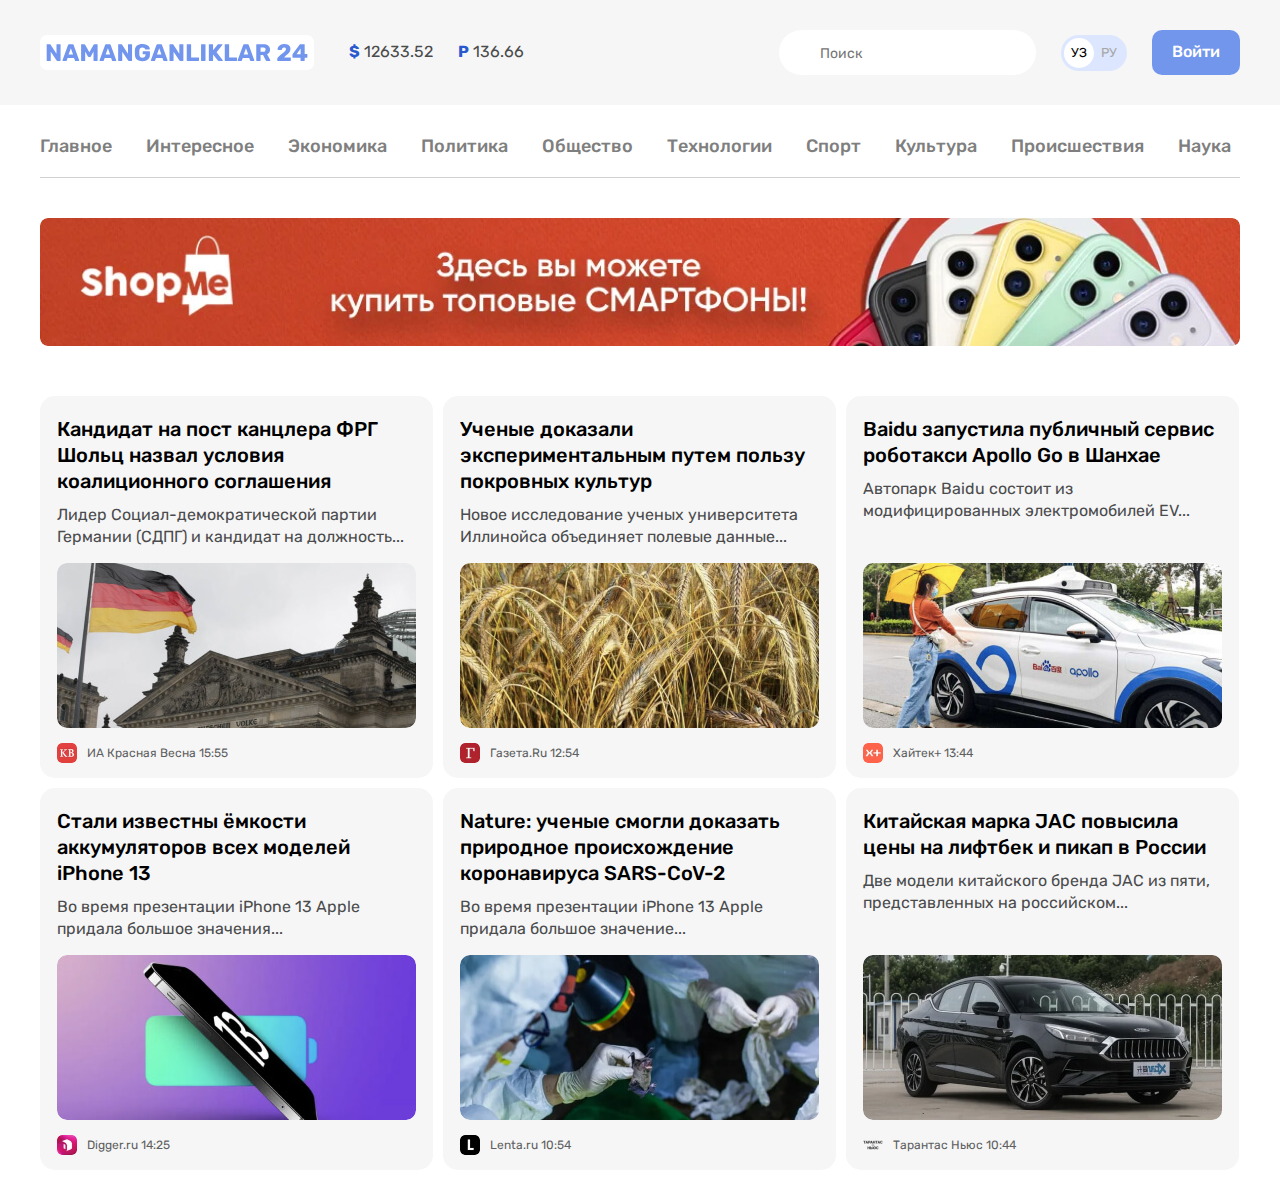
==== index.html @ d48c0982 "Add news grid" ====
<!DOCTYPE html>
<html lang="ru">

<head>
    <meta charset="UTF-8">
    <meta name="viewport" content="width=device-width, initial-scale=1.0">
    <title>N24 sayti amaliyoti - Qaytadan</title>

    <!-- styles -->
    <link rel="stylesheet" href="css/normalize.css">
    <link rel="stylesheet" href="css/styles.css">

    <!-- favicon -->
    <link rel="icon" href="img/logo.png">
</head>

<body>
    <!-- SITE-HEADER -->

    <header class="site-header">
        <!-- site-header-top -->
        <div class="site-header-top">
            <div class="site-header-top-container container">
                <!-- logo -->
                <a class="site-header-logo" href="index.html">
                    <img class="site-header-logo-img" src="img/logo.svg" alt="N24 sayti logotipi">
                </a>

                <!-- currency-rates -->
                <ul class="currency-rates">
                    <li class="currency-rates-item">
                        <b class="currency-rate-type">$</b>
                        <span class="currency-rate-value">12633.52</span>
                    </li>
                    <li class="currency-rates-item">
                        <b class="currency-rate-type">P</b>
                        <span class="currency-rate-value">136.66</span>
                    </li>
                </ul>

                <!-- global-search-form -->

                <form class="global-search-form" action="https://echo.htmlacademy.ru" method="get">
                    <input class="global-search-form-input" aria-label="Поиск" type="search" name="search"
                        placeholder="Поиск" required>
                </form>

                <!-- lang-toggle -->
                <div class="lang-toggle">
                    <a class="lang-toggle-link lang-toggle-link-active" href="index.html">УЗ</a>
                    <a class="lang-toggle-link" href="index.html">РУ</a>
                </div>

                <!-- site-header-auth -->
                <a class="button button-primary" href="#">Войти</a>

            </div>

        </div>

        <div class="container">
            <!-- SITENAV -->
            <nav class="sitenav">
                <ul class="sitenav-list">
                    <li class="sitenav-item"><a class="sitenav-link" href="#">Главное</a></li>
                    <li class="sitenav-item"><a class="sitenav-link" href="#">Интересное</a></li>
                    <li class="sitenav-item"><a class="sitenav-link" href="#">Экономика</a></li>
                    <li class="sitenav-item"><a class="sitenav-link" href="#">Политика</a></li>
                    <li class="sitenav-item"><a class="sitenav-link" href="#">Общество</a></li>
                    <li class="sitenav-item"><a class="sitenav-link" href="#">Технологии</a></li>
                    <li class="sitenav-item"><a class="sitenav-link" href="#">Спорт</a></li>
                    <li class="sitenav-item"><a class="sitenav-link" href="#">Культура</a></li>
                    <li class="sitenav-item"><a class="sitenav-link" href="#">Происшествия</a></li>
                    <li class="sitenav-item"><a class="sitenav-link" href="#">Наука</a></li>
                </ul>
            </nav>

            <!-- SITE-HEADER-BANNER -->
            <aside class="site-header-banner">
                <a class="site-header-banner-link" href="https://www.elmakon.uz" target="_blank">
                    <img class="site-header-banner-img" src="img/shopme-banner.jpg" width="1200" height="128"
                        srcset="img/shopme-banner.jpg 1x, img/shopme-banner@2x.jpg 2x" alt="Elmakon shopme banner">
                </a>
            </aside>

        </div>
    </header>

    <!-- MAIN CONTENT -->
    <main class="main-content">
        <div class="container">
            <!-- <h1>Namanganliklar N24 News Website</h1> -->

            <!-- Top News -->
            <section class="top-news">
                <!-- <h2>Top News </h2> -->

                <!-- News grid -->

                <div class="news-grid">
                    <!-- News grid item -->
                    <article class="news-grid-item article-card">
                        <h3 class="article-card-title">
                            <a class="article-card-link" href="#">Кандидат на пост канцлера ФРГ Шольц назвал условия
                                коалиционного соглашения</a>
                        </h3>
                        <p class="article-card-text">Лидер Социал-демократической партии Германии (СДПГ) и кандидат на
                            должность...</p>
                        <img class="article-card-img" src="img/new-grid/german-flag.jpg" alt="German flag" width="360"
                            height="165" srcset="img/new-grid/german-flag.jpg 1x, img/new-grid/german-flag@2x.jpg 2x">
                        <footer class="article-card-footer">
                            <img class="article-card-source-icon" src="img/new-grid/source/krasnaya-vesna.png" alt="" width="20" height="20">
                            <div class="article-card-source-time">
                                <span class="article-card-source">ИА Красная Весна</span>
                                <time class="article-card-time">15:55</time>
                            </div>
                        </footer>
                    </article>

                    <article class="news-grid-item article-card">
                        <h3 class="article-card-title">
                            <a class="article-card-link" href="#">Ученые доказали экспериментальным путем пользу
                                покровных культур</a>
                        </h3>
                        <p class="article-card-text">Новое исследование ученых университета Иллинойса объединяет полевые
                            данные... </p>
                        <img class="article-card-img" src="img/new-grid/wheat.jpg" alt="Wheat plant" width="360"
                            height="165" srcset="img/new-grid/wheat.jpg 1x, img/new-grid/wheat@2x.jpg 2x">
                        <footer class="article-card-footer">
                            <img class="article-card-source-icon" src="img/new-grid/source/gazeta.png" alt="" width="20" height="20">
                            <div class="article-card-source-time">
                                <span class="article-card-source">Газета.Ru</span>
                                <time class="article-card-time">12:54</time>
                            </div>
                        </footer>
                    </article>

                    <article class="news-grid-item article-card">
                        <h3 class="article-card-title">
                            <a class="article-card-link" href="#">Baidu запустила публичный сервис роботакси Apollo Go в
                                Шанхае</a>
                        </h3>
                        <p class="article-card-text">Автопарк Baidu состоит из модифицированных электромобилей EV...
                        </p>
                        <img class="article-card-img" src="img/new-grid/baido-car.jpg" alt="Baido car taxi" width="360"
                            height="165" srcset="img/new-grid/baido-car.jpg 1x, img/new-grid/baido-car@2x.jpg 2x">
                        <footer class="article-card-footer">
                            <img class="article-card-source-icon" src="img/new-grid/source/haytek.png" alt="" width="20" height="20">
                            <div class="article-card-source-time">
                                <span class="article-card-source">Хайтек+</span>
                                <time class="article-card-time">13:44</time>
                            </div>
                        </footer>
                    </article>

                    <article class="news-grid-item article-card">
                        <h3 class="article-card-title">
                            <a class="article-card-link" href="#">Стали известны ёмкости аккумуляторов всех моделей
                                iPhone 13</a>
                        </h3>
                        <p class="article-card-text">Во время презентации iPhone 13 Apple придала большое значения...
                        </p>
                        <img class="article-card-img" src="img/new-grid/iphone13.jpg" alt="Iphone 13" width="360"
                            height="165" srcset="img/new-grid/iphone13.jpg 1x, img/new-grid/iphone13@2x.jpg 2x">
                        <footer class="article-card-footer">
                            <img class="article-card-source-icon" src="img/new-grid/source/digger.png" alt="" width="20" height="20">
                            <div class="article-card-source-time">
                                <span class="article-card-source">Digger.ru</span>
                                <time class="article-card-time">14:25</time>
                            </div>
                        </footer>
                    </article>

                    <article class="news-grid-item article-card">
                        <h3 class="article-card-title">
                            <a class="article-card-link" href="#">Nature: ученые смогли доказать природное происхождение
                                коронавируса SARS-CoV-2</a>
                        </h3>
                        <p class="article-card-text">Во время презентации iPhone 13 Apple придала большое значение...
                        </p>
                        <img class="article-card-img" src="img/new-grid/sars-cov-2.jpg" alt="Sars cov 2" width="360"
                            height="165" srcset="img/new-grid/sars-cov-2.jpg 1x, img/new-grid/sars-cov-2@2x.jpg 2x">
                        <footer class="article-card-footer">
                            <img class="article-card-source-icon" src="img/new-grid/source/lenta.png" alt="" width="20" height="20">
                            <div class="article-card-source-time">
                                <span class="article-card-source">Lenta.ru</span>
                                <time class="article-card-time">10:54</time>
                            </div>
                        </footer>
                    </article>

                    <article class="news-grid-item article-card">
                        <h3 class="article-card-title">
                            <a class="article-card-link" href="#">Китайская марка JAC повысила цены на лифтбек и пикап в
                                России</a>
                        </h3>
                        <p class="article-card-text">Две модели китайского бренда JAC из пяти, представленных на
                            российском...
                        </p>
                        <img class="article-card-img" src="img/new-grid/jac-car.jpg" alt="Jac car" width="360"
                            height="165" srcset="img/new-grid/jac-car.jpg 1x, img/new-grid/jac-car@2x.jpg 2x">
                        <footer class="article-card-footer">
                            <img class="article-card-source-icon" src="img/new-grid/source/tarantas.png" alt="" width="20" height="20">
                            <div class="article-card-source-time">
                                <span class="article-card-source">Тарантас Ньюс</span>
                                <time class="article-card-time">10:44</time>
                            </div>
                        </footer>
                    </article>

                </div>
            </section>

        </div>
    </main>
</body>

</html>
---- css/styles.css ----
/* FONTS */

@font-face {
    font-family: 'Rubik';
    src: url('../fonts/Rubik-Regular.woff2') format('woff2'),
        url('../fonts/Rubik-Regular.woff') format('woff'),
        url('../fonts/Rubik-Regular.ttf') format('truetype');
    font-weight: normal;
    font-style: normal;
    font-display: swap;
}

@font-face {
    font-family: 'Rubik';
    src: url('../fonts/Rubik-Bold.woff2') format('woff2'),
        url('../fonts/Rubik-Bold.woff') format('woff'),
        url('../fonts/Rubik-Bold.ttf') format('truetype');
    font-weight: bold;
    font-style: normal;
    font-display: swap;
}

@font-face {
    font-family: 'Rubik';
    src: url('../fonts/Rubik-Medium.woff2') format('woff2'),
        url('../fonts/Rubik-Medium.woff') format('woff'),
        url('../fonts/Rubik-Medium.ttf') format('truetype');
    font-weight: 500;
    font-style: normal;
    font-display: swap;
}



/* GLOBAL */

* {
    box-sizing: border-box;
}

html {
    height: 100%;
    scroll-behavior: smooth;
}

body {
    display: flex;
    flex-direction: column;
    height: 100%;
    padding: 0;
    margin: 0;
    background-color: #fff;
    font-family: Rubik, Arial, Helvetica, sans-serif;
    font-size: 16px;
    line-height: 22px;
    color: #4A4B4C;
}

img {
    max-width: 100%;
    height: auto;
}

/* BUTTON */

.button {
    display: inline-block;
    padding: 13px 20px;
    border-radius: 10px;
    font-size: 16px;
    font-weight: 500;
    text-decoration: none;
    text-align: center;
    cursor: pointer;
    line-height: 18.96px;
}

.button-primary {
    color: #fff;
    background-color: #7296ec;
}

.button-primary:hover {
    opacity: 0.8;
}

.button-primary:active {
    opacity: 0.6;
}


/* OUTLINE */

*:focus {
    outline: 2px dashed #2959ce;
    outline-offset: 3px;
}

/* CONTAINER */

.container {
    width: 100%;
    max-width: 1240px;
    padding-left: 20px;
    padding-right: 20px;
    margin-left: auto;
    margin-right: auto;
}


/* SITE-HEADER */

/* site-header-top  */
.site-header-top {
    background-color: #f6f6f6;
    padding: 30px 0;
    margin-bottom: 10px;

}

.site-header-top-container {
    display: flex;
    align-items: center;
}

/* site-header-logo */

.site-header-logo {
    background-color: #fff;
    display: flex;
    padding: 8px 6px;
    border-radius: 7px;
    margin-right: 35px;
}

.site-header-logo:hover {
    opacity: 0.8;
}

.site-header-logo:active {
    opacity: 0.6;
}

/* currency-rates */
.currency-rates {
    display: flex;
    align-items: center;
    list-style: none;
    margin: 0;
    padding: 0;
    margin-right: auto;
    line-height: 18.96px;
}

.currency-rates-item:not(:last-child) {
    margin-right: 25px;
}

.currency-rate-type {
    color: #2959ce;
}

/* global-search-form */

.global-search-form {
    margin-right: 25px;
}

.global-search-form-input {
    border-radius: 60px;
    outline: 0;
    border: none;
    font-size: 14px;
    line-height: normal;
    padding: 15px 20px 13px 41px;
}

/* lang-toggle */

.lang-toggle {
    display: flex;
    align-items: center;
    margin-right: 25px;
    padding: 3px;
    border-radius: 39px;
    background-color: #dce6ff;
}

.lang-toggle-link {
    width: 30px;
    height: 30px;
    border-radius: 50%;
    font-size: 13px;
    color: #a6a6a6;
    line-height: 30px;
    text-decoration: none;
    text-align: center;
}

.lang-toggle-link-active {
    background-color: #fff;
    color: #000;
}


/* SITENAV */

.sitenav {
    border-bottom: 1px solid #d1d1d1;
    padding: 16px 0;
    font-size: 18px;
    line-height: normal;
    font-weight: 500;
    margin-bottom: 40px;
}

.sitenav-list {
    list-style: none;
    padding: 0;
    margin: 0;
    display: flex;
    flex-wrap: wrap;
    align-items: center;
}

.sitenav-item {
    margin-top: 4px;
    margin-bottom: 4px;
}

.sitenav-item:not(:last-child) {
    margin-right: 34px;
}

.sitenav-link {
    text-decoration: none;
    display: inline-block;
    color: #7f7f7f;
}

.sitenav-link:hover {
    opacity: 0.8;
}

.sitenav-link:active {
    opacity: 0.6;
}


/* site-header-banner */

.site-header-banner {}

.site-header-banner-link {
    display: flex;
}

.site-header-banner-img {
    border-radius: 8px;
}


/* MAIN CONTENT */

.main-content {
    flex-grow: 1;
    padding-top: 50px;
}


/* NEWS GRID */


.news-grid {
    display: flex;
    flex-wrap: wrap;
    margin-left: -10px;
}

.news-grid-item {
    width: 393px;
    margin-left: 10px;
    margin-bottom: 10px;
}

.article-card {
    display: flex;
    flex-direction: column;
    background-color: #f6f6f6;
    border-radius: 15px;
    padding: 20px 17px 15px;
}

.article-card-title {
    margin-top: 0;
    margin-bottom: 10px;
    font-size: 20px;
    line-height: 26px;
    font-weight: 500;
}

.article-card-link {
    display: inline-block;
    color: #000;
    text-decoration: none;
}

.article-card-link:hover {
    color: #7296ec;
}


.article-card-link:active {
    opacity: 0.8;
}

.article-card-text {
    margin-top: 0;
    margin-bottom: 15px;
}

.article-card-img {
    display: block;
    width: 360px;
    height: 165px;
    object-fit: cover;
    border-radius: 10px;
    margin-top: auto;
    margin-bottom: 15px;
}

.article-card-footer {
    display: flex;
    align-items: center;
}

.article-card-source-icon {
    width: 20px;
    height: 20px;
    border-radius: 5px;
    margin-right: 10px;
}

.article-card-source-time {
    color: #5e5f61;
    font-size: 12px;
    line-height: normal;
}

.article-card-source {}

.article-card-time {}
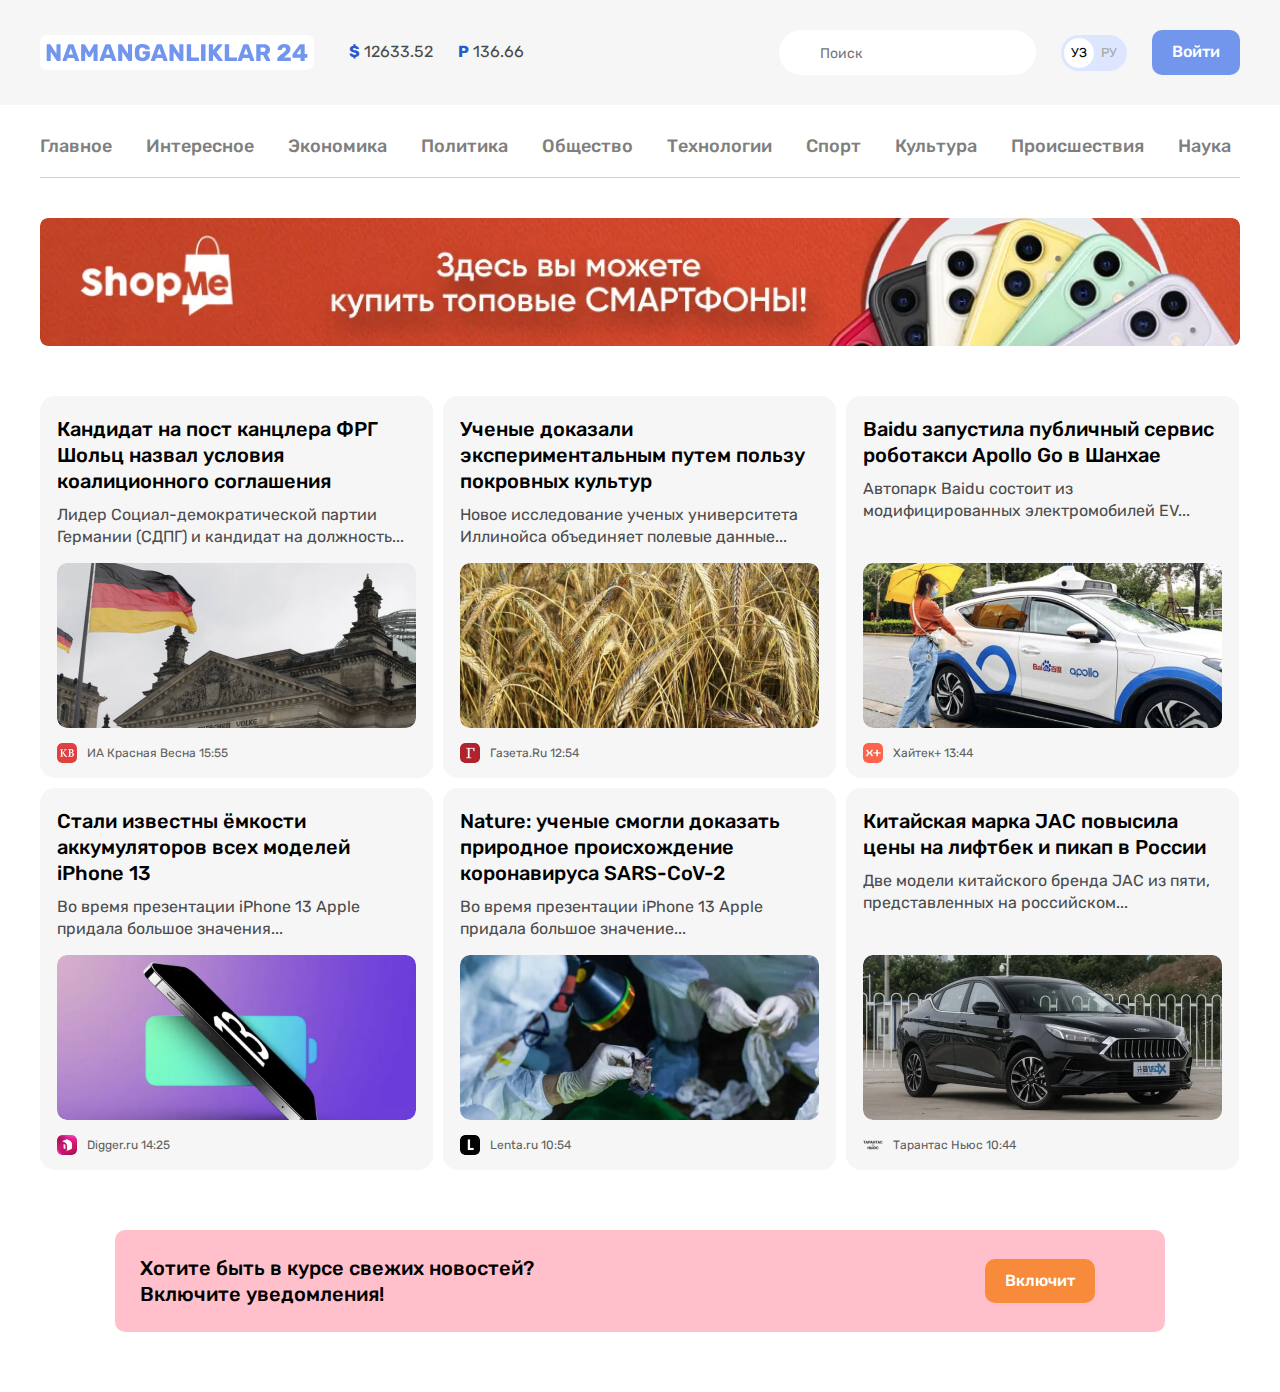
==== commit 405e50f2: "Add notification cta" ====
--- a/index.html
+++ b/index.html
@@ -211,6 +211,14 @@
                 </div>
             </section>
 
+            <!-- NOTIFICATION CTA -->
+            <section class="notification-cta">
+                <div class="notification-cta-text">Хотите быть в курсе свежих новостей? <br> Включите уведомления!
+                </div>
+                <button class="button button-orange" type="button">Включит</button>
+
+            </section>
+
         </div>
     </main>
 </body>
--- a/css/styles.css
+++ b/css/styles.css
@@ -67,6 +67,7 @@
     display: inline-block;
     padding: 13px 20px;
     border-radius: 10px;
+    border: none;
     font-size: 16px;
     font-weight: 500;
     text-decoration: none;
@@ -75,19 +76,23 @@
     line-height: 18.96px;
 }
 
+.button:hover {
+    opacity: 0.8;
+}
+
+.button:active {
+    opacity: 0.6;
+}
+
 .button-primary {
     color: #fff;
     background-color: #7296ec;
 }
 
-.button-primary:hover {
-    opacity: 0.8;
-}
-
-.button-primary:active {
-    opacity: 0.6;
-}
-
+.button-orange {
+    background-color: #f78b3b;
+    color: #fff;
+}
 
 /* OUTLINE */
 
@@ -275,6 +280,7 @@
     display: flex;
     flex-wrap: wrap;
     margin-left: -10px;
+    margin-bottom: -10px;
 }
 
 .news-grid-item {
@@ -347,6 +353,26 @@
     line-height: normal;
 }
 
-.article-card-source {}
-
-.article-card-time {}+
+/* NOTIFICATION CTA */
+
+.notification-cta {
+    margin: 60px 75px;
+    padding: 25px 70px 25px 25px;
+    background-color: pink;
+    border-radius: 10px;
+    display: flex;
+    align-items: center;
+    justify-content: space-between;
+}
+
+.notification-cta-text {
+    font-size: 20px;
+    line-height: 26px;
+    font-weight: 500;
+    color: #000;
+}
+
+.button {}
+
+.button-orange {}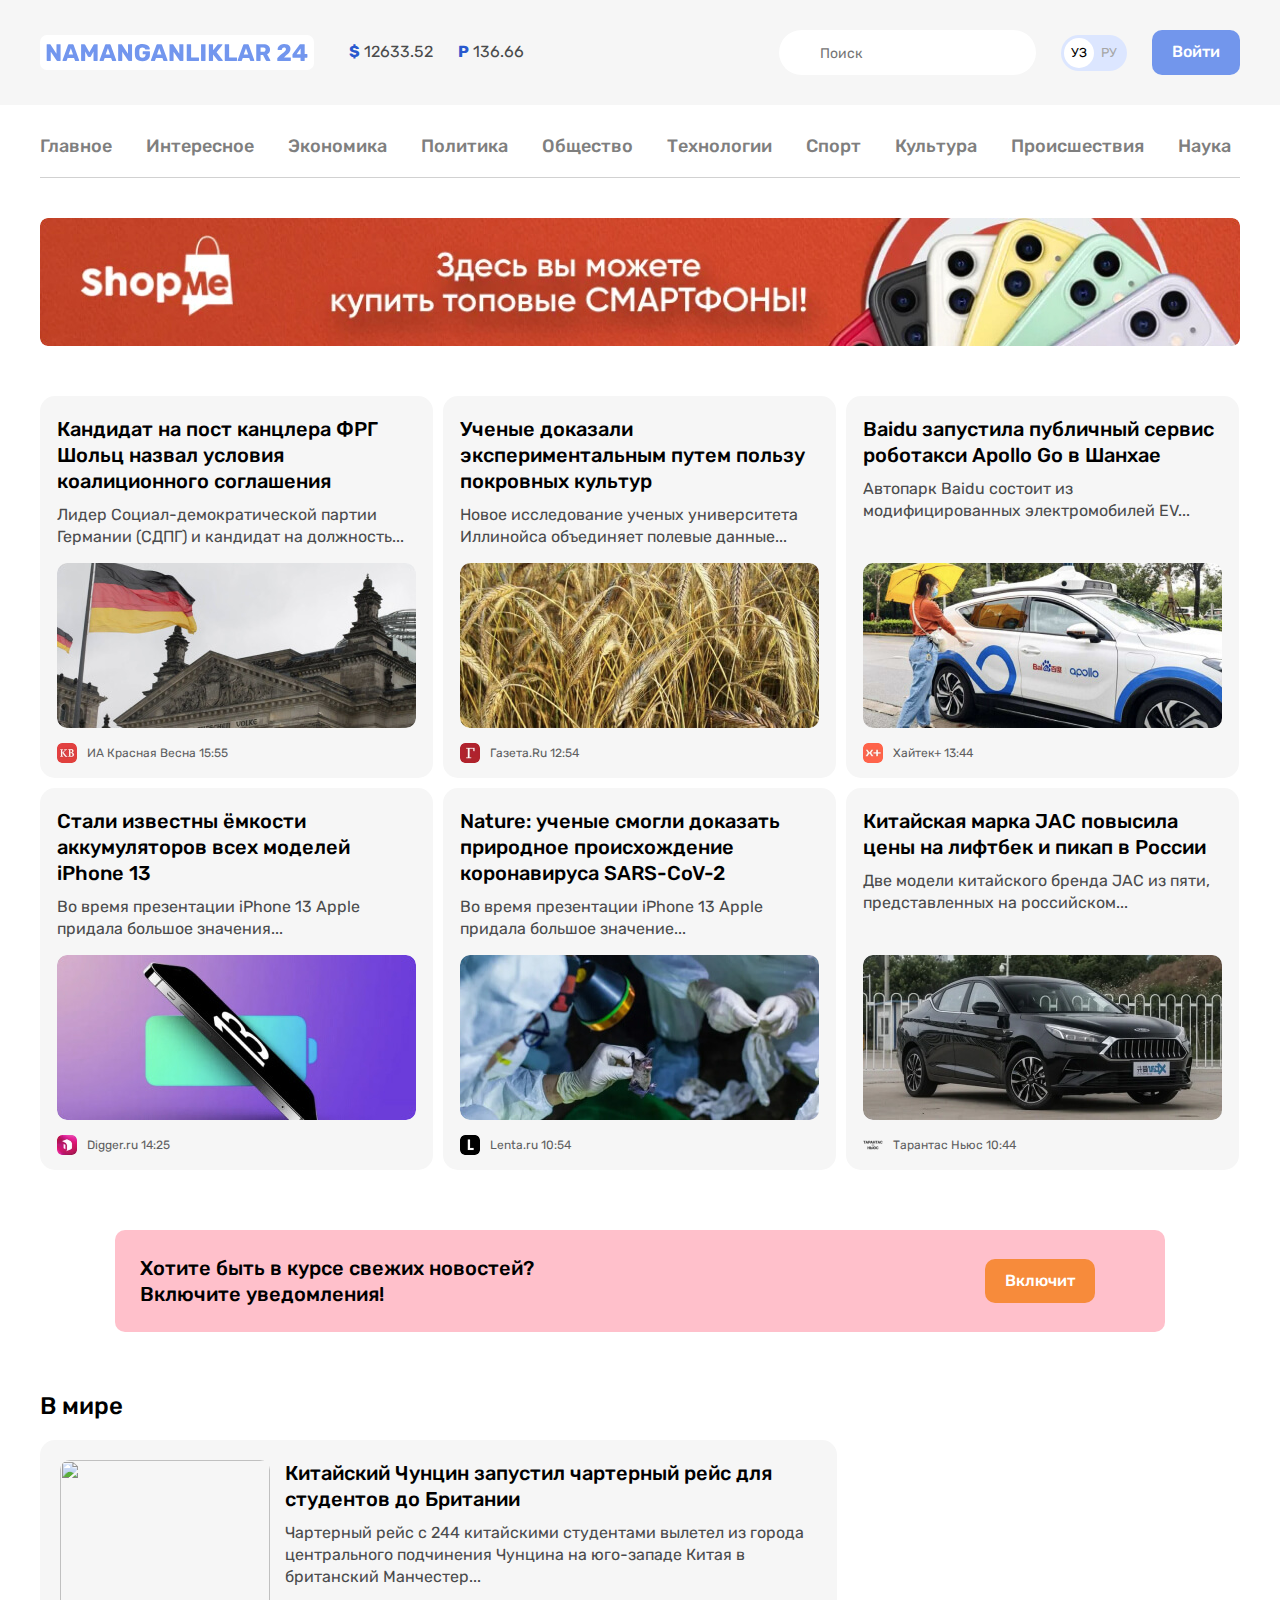
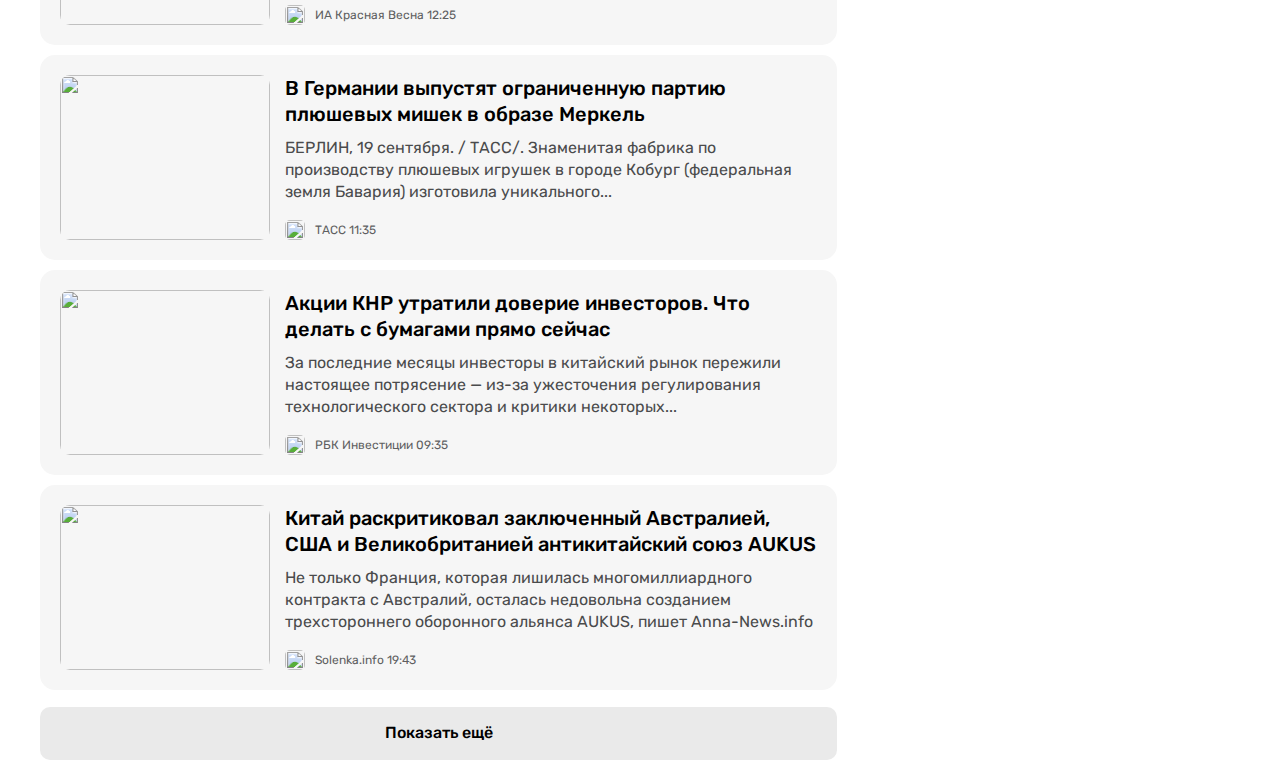
==== commit 4a0a6c67: "Global news section added" ====
--- a/index.html
+++ b/index.html
@@ -11,7 +11,7 @@
     <link rel="stylesheet" href="css/styles.css">
 
     <!-- favicon -->
-    <link rel="icon" href="img/logo.png">
+    <link class="favicon" rel="icon" href="img/logo.png">
 </head>
 
 <body>
@@ -109,7 +109,8 @@
                         <img class="article-card-img" src="img/new-grid/german-flag.jpg" alt="German flag" width="360"
                             height="165" srcset="img/new-grid/german-flag.jpg 1x, img/new-grid/german-flag@2x.jpg 2x">
                         <footer class="article-card-footer">
-                            <img class="article-card-source-icon" src="img/new-grid/source/krasnaya-vesna.png" alt="" width="20" height="20">
+                            <img class="article-card-source-icon" src="img/new-grid/source/krasnaya-vesna.png" alt=""
+                                width="20" height="20">
                             <div class="article-card-source-time">
                                 <span class="article-card-source">ИА Красная Весна</span>
                                 <time class="article-card-time">15:55</time>
@@ -127,7 +128,8 @@
                         <img class="article-card-img" src="img/new-grid/wheat.jpg" alt="Wheat plant" width="360"
                             height="165" srcset="img/new-grid/wheat.jpg 1x, img/new-grid/wheat@2x.jpg 2x">
                         <footer class="article-card-footer">
-                            <img class="article-card-source-icon" src="img/new-grid/source/gazeta.png" alt="" width="20" height="20">
+                            <img class="article-card-source-icon" src="img/new-grid/source/gazeta.png" alt="" width="20"
+                                height="20">
                             <div class="article-card-source-time">
                                 <span class="article-card-source">Газета.Ru</span>
                                 <time class="article-card-time">12:54</time>
@@ -145,7 +147,8 @@
                         <img class="article-card-img" src="img/new-grid/baido-car.jpg" alt="Baido car taxi" width="360"
                             height="165" srcset="img/new-grid/baido-car.jpg 1x, img/new-grid/baido-car@2x.jpg 2x">
                         <footer class="article-card-footer">
-                            <img class="article-card-source-icon" src="img/new-grid/source/haytek.png" alt="" width="20" height="20">
+                            <img class="article-card-source-icon" src="img/new-grid/source/haytek.png" alt="" width="20"
+                                height="20">
                             <div class="article-card-source-time">
                                 <span class="article-card-source">Хайтек+</span>
                                 <time class="article-card-time">13:44</time>
@@ -163,7 +166,8 @@
                         <img class="article-card-img" src="img/new-grid/iphone13.jpg" alt="Iphone 13" width="360"
                             height="165" srcset="img/new-grid/iphone13.jpg 1x, img/new-grid/iphone13@2x.jpg 2x">
                         <footer class="article-card-footer">
-                            <img class="article-card-source-icon" src="img/new-grid/source/digger.png" alt="" width="20" height="20">
+                            <img class="article-card-source-icon" src="img/new-grid/source/digger.png" alt="" width="20"
+                                height="20">
                             <div class="article-card-source-time">
                                 <span class="article-card-source">Digger.ru</span>
                                 <time class="article-card-time">14:25</time>
@@ -181,7 +185,8 @@
                         <img class="article-card-img" src="img/new-grid/sars-cov-2.jpg" alt="Sars cov 2" width="360"
                             height="165" srcset="img/new-grid/sars-cov-2.jpg 1x, img/new-grid/sars-cov-2@2x.jpg 2x">
                         <footer class="article-card-footer">
-                            <img class="article-card-source-icon" src="img/new-grid/source/lenta.png" alt="" width="20" height="20">
+                            <img class="article-card-source-icon" src="img/new-grid/source/lenta.png" alt="" width="20"
+                                height="20">
                             <div class="article-card-source-time">
                                 <span class="article-card-source">Lenta.ru</span>
                                 <time class="article-card-time">10:54</time>
@@ -200,7 +205,8 @@
                         <img class="article-card-img" src="img/new-grid/jac-car.jpg" alt="Jac car" width="360"
                             height="165" srcset="img/new-grid/jac-car.jpg 1x, img/new-grid/jac-car@2x.jpg 2x">
                         <footer class="article-card-footer">
-                            <img class="article-card-source-icon" src="img/new-grid/source/tarantas.png" alt="" width="20" height="20">
+                            <img class="article-card-source-icon" src="img/new-grid/source/tarantas.png" alt=""
+                                width="20" height="20">
                             <div class="article-card-source-time">
                                 <span class="article-card-source">Тарантас Ньюс</span>
                                 <time class="article-card-time">10:44</time>
@@ -219,6 +225,108 @@
 
             </section>
 
+            <!-- GLOBAL NEWS -->
+            <section class="global-news">
+                <h2 class="global-news-heading">В мире</h2>
+                <!-- News list -->
+                <div class="news-list">
+                    <!-- News-list-items -->
+                    <div class="news-list-item article-card-horizontal">
+                        <img class="article-card-horizontal-img" src="https://placehold.co/210x165" alt="" width="210"
+                            height="165">
+                        <div class="article-card-horizontal-content">
+                            <h3 class="article-card-horizontal-title">
+                                <a class="article-card-horizontal-link" href="#">Китайский Чунцин запустил чартерный
+                                    рейс для
+                                    студентов до Британии</a>
+                            </h3>
+                            <div class="article-card-horizontal-text">Чартерный рейс с 244 китайскими студентами вылетел
+                                из города центрального подчинения Чунцина на юго-западе Китая в британский Манчестер...
+                            </div>
+                            <footer class="article-card-horizontal-footer">
+                                <img class="article-card-horizontal-source-icon" src="https://placehold.co/20x20" alt=""
+                                    width="20" height="20">
+                                <div class="article-card-horizontal-source-time">
+                                    <span class="article-card-horizontan-source">ИА Красная Весна</span>
+                                    <time datetime="2021-09-27T12:25:00">12:25</time>
+                                </div>
+                            </footer>
+                        </div>
+                    </div>
+
+                    <div class="news-list-item article-card-horizontal">
+                        <img class="article-card-horizontal-img" src="https://placehold.co/210x165" alt="" width="210"
+                            height="165">
+                        <div class="article-card-horizontal-content">
+                            <h3 class="article-card-horizontal-title">
+                                <a class="article-card-horizontal-link" href="#">В Германии выпустят ограниченную партию
+                                    плюшевых мишек в образе Меркель</a>
+                            </h3>
+                            <div class="article-card-horizontal-text">БЕРЛИН, 19 сентября. / ТАСС/. Знаменитая фабрика
+                                по производству плюшевых игрушек в городе Кобург (федеральная земля Бавария) изготовила
+                                уникального...
+                            </div>
+                            <footer class="article-card-horizontal-footer">
+                                <img class="article-card-horizontal-source-icon" src="https://placehold.co/20x20" alt=""
+                                    width="20" height="20">
+                                <div class="article-card-horizontal-source-time">
+                                    <span class="article-card-horizontan-source">ТАСС</span>
+                                    <time datetime="2021-09-27T11:35:00">11:35</time>
+                                </div>
+                            </footer>
+                        </div>
+                    </div>
+
+                    <div class="news-list-item article-card-horizontal">
+                        <img class="article-card-horizontal-img" src="https://placehold.co/210x165" alt="" width="210"
+                            height="165">
+                        <div class="article-card-horizontal-content">
+                            <h3 class="article-card-horizontal-title">
+                                <a class="article-card-horizontal-link" href="#">Акции КНР утратили доверие инвесторов.
+                                    Что делать с бумагами прямо сейчас</a>
+                            </h3>
+                            <div class="article-card-horizontal-text">За последние месяцы инвесторы в китайский рынок
+                                пережили настоящее потрясение — из-за ужесточения регулирования технологического сектора
+                                и критики некоторых...
+                            </div>
+                            <footer class="article-card-horizontal-footer">
+                                <img class="article-card-horizontal-source-icon" src="https://placehold.co/20x20" alt=""
+                                    width="20" height="20">
+                                <div class="article-card-horizontal-source-time">
+                                    <span class="article-card-horizontan-source">РБК Инвестиции</span>
+                                    <time datetime="2021-09-27T09:35:00">09:35</time>
+                                </div>
+                            </footer>
+                        </div>
+                    </div>
+
+                    <div class="news-list-item article-card-horizontal">
+                        <img class="article-card-horizontal-img" src="https://placehold.co/210x165" alt="" width="210"
+                            height="165">
+                        <div class="article-card-horizontal-content">
+                            <h3 class="article-card-horizontal-title">
+                                <a class="article-card-horizontal-link" href="#">Китай раскритиковал заключенный
+                                    Австралией, США и Великобританией антикитайский союз AUKUS</a>
+                            </h3>
+                            <div class="article-card-horizontal-text">Не только Франция, которая лишилась
+                                многомиллиардного контракта с Австралий, осталась недовольна созданием трехстороннего
+                                оборонного альянса AUKUS, пишет Anna-News.info
+                            </div>
+                            <footer class="article-card-horizontal-footer">
+                                <img class="article-card-horizontal-source-icon" src="https://placehold.co/20x20" alt=""
+                                    width="20" height="20">
+                                <div class="article-card-horizontal-source-time">
+                                    <span class="article-card-horizontan-source">Solenka.info</span>
+                                    <time datetime="2021-09-27T19:43:00">19:43</time>
+                                </div>
+                            </footer>
+                        </div>
+                    </div>
+
+                </div>
+
+                <button class="news-list-more-button button button-block" type="button">Показать ещё</button>
+            </section>
         </div>
     </main>
 </body>
--- a/css/styles.css
+++ b/css/styles.css
@@ -94,6 +94,15 @@
     color: #fff;
 }
 
+.button-block {
+    width: 100%;
+    display: block;
+}
+
+/* .favicon {
+    border-radius: 50%;
+} */
+
 /* OUTLINE */
 
 *:focus {
@@ -373,6 +382,105 @@
     color: #000;
 }
 
-.button {}
-
-.button-orange {}+/* GLOBAL NEWS */
+
+.global-news {
+    width: 797px;
+}
+
+.global-news-heading {
+    font-size: 24px;
+    line-height: normal;
+    color: #000;
+    font-weight: 500;
+    margin-top: 0;
+    margin-bottom: 20px;
+}
+
+.news-list {
+    display: flex;
+    flex-direction: column;
+    margin-bottom: 17px;
+}
+
+.news-list-item:not(:last-child) {
+    margin-bottom: 10px;
+}
+
+/* Article Card Horizontal */
+
+.article-card-horizontal {
+    border-radius: 15px;
+    background-color: #f6f6f6;
+    display: flex;
+    align-items: flex-start;
+    padding: 20px;
+}
+
+.article-card-horizontal-img {
+    display: inline-block;
+    border-radius: 10px;
+    width: 210px;
+    height: 165px;
+    margin-right: 15px;
+    object-fit: cover;
+}
+
+.article-card-horizontal-content {
+    flex-grow: 1;
+}
+
+.article-card-horizontal-title {
+    margin-top: 0;
+    margin-bottom: 10px;
+    font-size: 20px;
+    line-height: 26px;
+    font-weight: 500;
+}
+
+.article-card-horizontal-link {
+    display: inline-block;
+    color: #000;
+    text-decoration: none;
+}
+
+.article-card-horizontal-link:hover {
+    color: #7296ec;
+}
+
+
+.article-card-horizontal-link:active {
+    opacity: 0.8;
+}
+
+.article-card-horizontal-text {
+    margin-top: 0;
+    font-size: 16px;
+    line-height: 22px;
+    margin-bottom: 17px;
+}
+
+.article-card-horizontal-footer {
+    display: flex;
+    align-items: center;
+}
+
+.article-card-horizontal-source-icon {
+    border-radius: 5px;
+    width: 20px;
+    height: 20px;
+    object-fit: cover;
+    margin-right: 10px;
+}
+
+.article-card-horizontal-source-time {
+    font-size: 12px;
+    line-height: normal;
+    color: #5e5f61;
+}
+
+
+.news-list-more-button  {
+    padding: 17px;
+    background-color: #eaeaea;
+}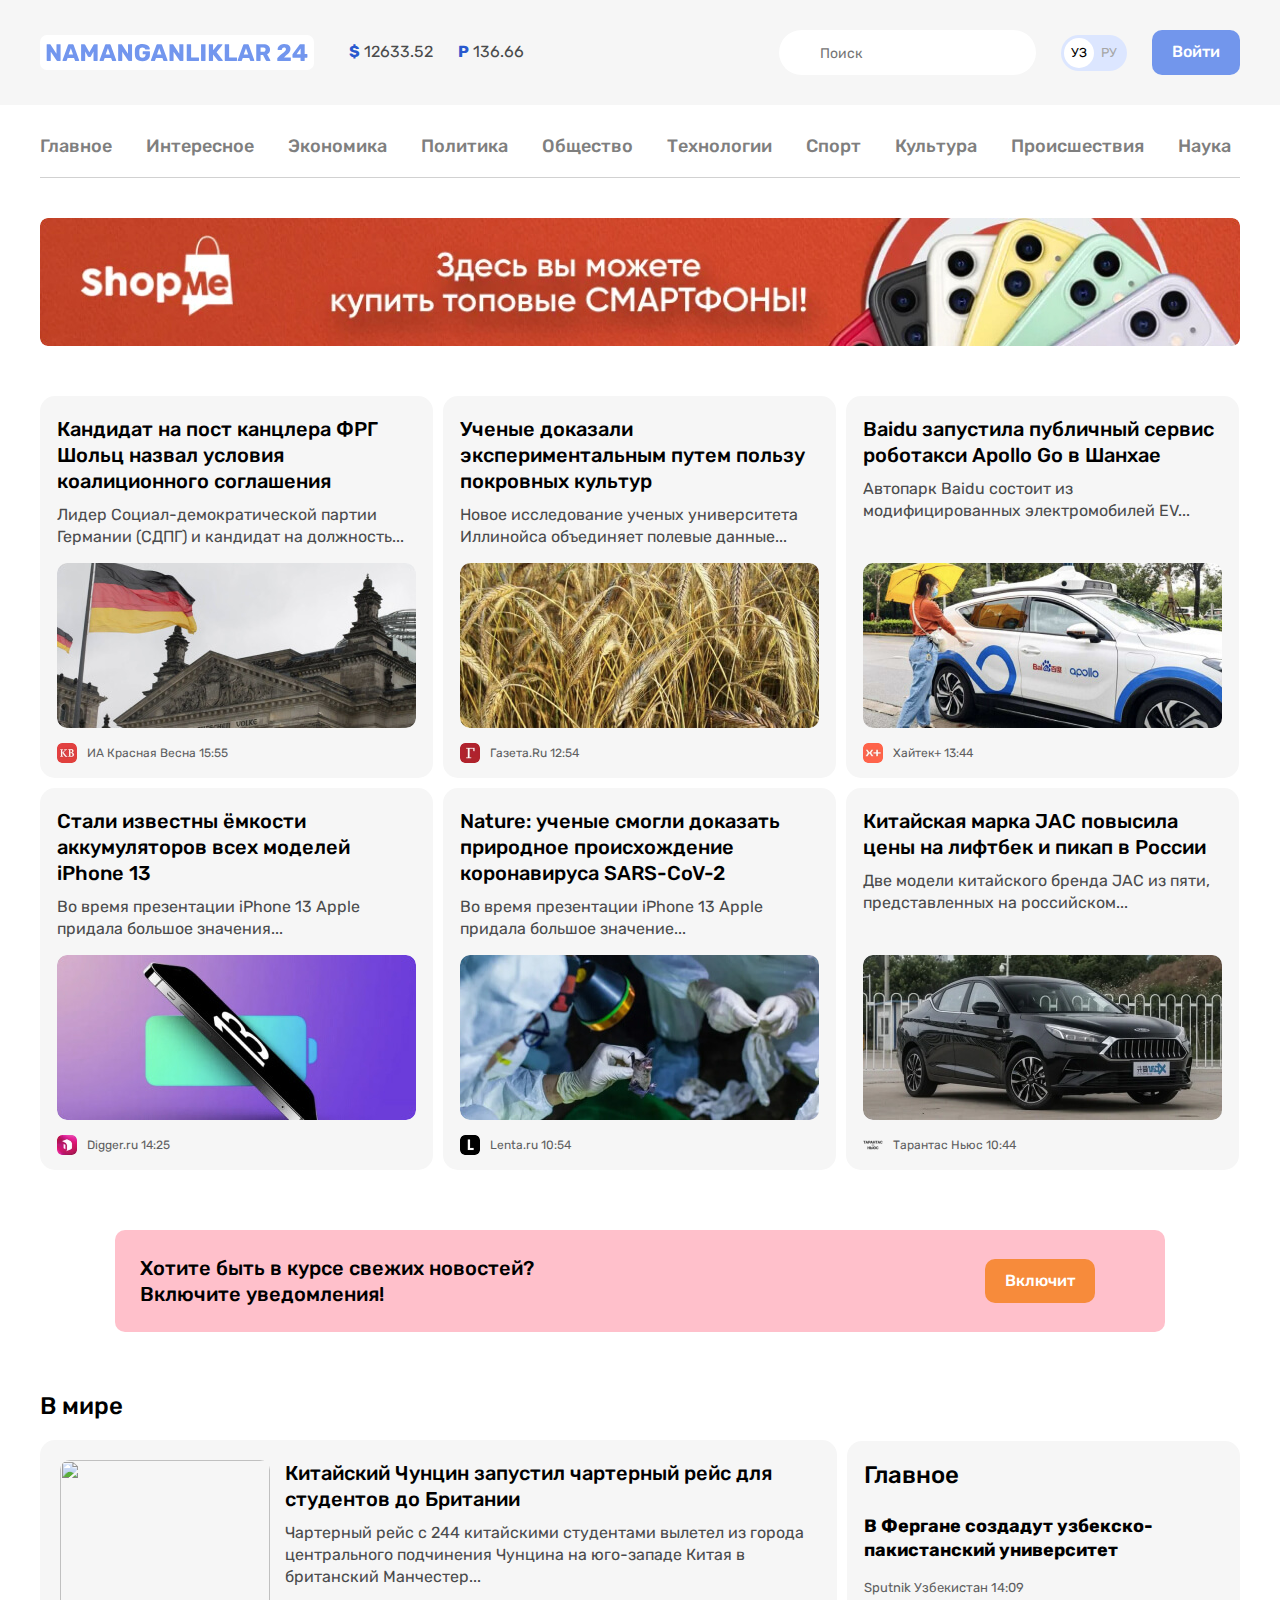
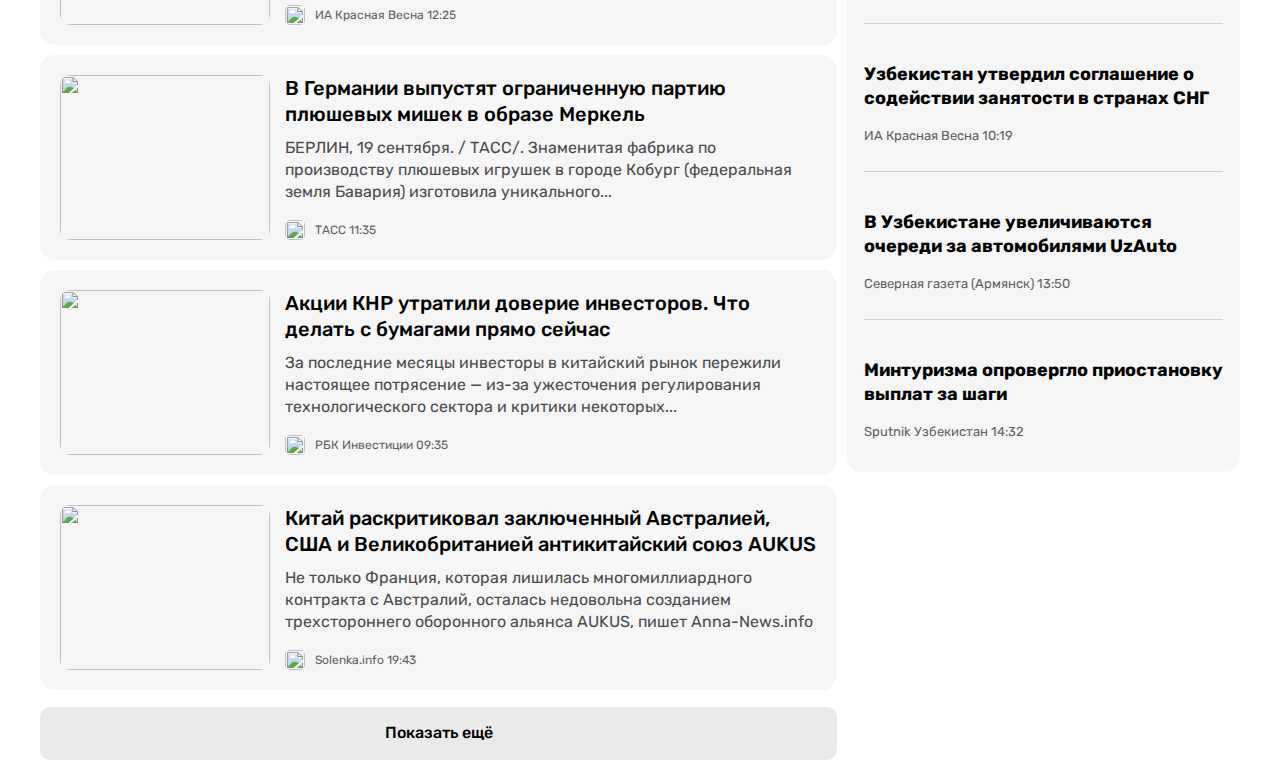
==== commit 65c14cb9: "Add layout-2-1 section and sidebar section" ====
--- a/index.html
+++ b/index.html
@@ -225,108 +225,173 @@
 
             </section>
 
-            <!-- GLOBAL NEWS -->
-            <section class="global-news">
-                <h2 class="global-news-heading">В мире</h2>
-                <!-- News list -->
-                <div class="news-list">
-                    <!-- News-list-items -->
-                    <div class="news-list-item article-card-horizontal">
-                        <img class="article-card-horizontal-img" src="https://placehold.co/210x165" alt="" width="210"
-                            height="165">
-                        <div class="article-card-horizontal-content">
-                            <h3 class="article-card-horizontal-title">
-                                <a class="article-card-horizontal-link" href="#">Китайский Чунцин запустил чартерный
-                                    рейс для
-                                    студентов до Британии</a>
-                            </h3>
-                            <div class="article-card-horizontal-text">Чартерный рейс с 244 китайскими студентами вылетел
-                                из города центрального подчинения Чунцина на юго-западе Китая в британский Манчестер...
-                            </div>
-                            <footer class="article-card-horizontal-footer">
-                                <img class="article-card-horizontal-source-icon" src="https://placehold.co/20x20" alt=""
-                                    width="20" height="20">
-                                <div class="article-card-horizontal-source-time">
-                                    <span class="article-card-horizontan-source">ИА Красная Весна</span>
-                                    <time datetime="2021-09-27T12:25:00">12:25</time>
+            <div class="layout-2-1">
+                <div class="layout-2-1-main">
+                    <!-- GLOBAL NEWS -->
+                    <section class="global-news">
+                        <h2 class="global-news-heading">В мире</h2>
+                        <!-- News list -->
+                        <div class="news-list">
+                            <!-- News-list-items -->
+                            <div class="news-list-item article-card-horizontal">
+                                <img class="article-card-horizontal-img" src="https://placehold.co/210x165" alt=""
+                                    width="210" height="165">
+                                <div class="article-card-horizontal-content">
+                                    <h3 class="article-card-horizontal-title">
+                                        <a class="article-card-horizontal-link" href="#">Китайский Чунцин запустил
+                                            чартерный
+                                            рейс для
+                                            студентов до Британии</a>
+                                    </h3>
+                                    <div class="article-card-horizontal-text">Чартерный рейс с 244 китайскими студентами
+                                        вылетел
+                                        из города центрального подчинения Чунцина на юго-западе Китая в британский
+                                        Манчестер...
+                                    </div>
+                                    <footer class="article-card-horizontal-footer">
+                                        <img class="article-card-horizontal-source-icon"
+                                            src="https://placehold.co/20x20" alt="" width="20" height="20">
+                                        <div class="article-card-horizontal-source-time">
+                                            <span class="article-card-horizontan-source">ИА Красная Весна</span>
+                                            <time datetime="2021-09-27T12:25:00">12:25</time>
+                                        </div>
+                                    </footer>
                                 </div>
-                            </footer>
+                            </div>
+                            <div class="news-list-item article-card-horizontal">
+                                <img class="article-card-horizontal-img" src="https://placehold.co/210x165" alt=""
+                                    width="210" height="165">
+                                <div class="article-card-horizontal-content">
+                                    <h3 class="article-card-horizontal-title">
+                                        <a class="article-card-horizontal-link" href="#">В Германии выпустят
+                                            ограниченную партию
+                                            плюшевых мишек в образе Меркель</a>
+                                    </h3>
+                                    <div class="article-card-horizontal-text">БЕРЛИН, 19 сентября. / ТАСС/. Знаменитая
+                                        фабрика
+                                        по производству плюшевых игрушек в городе Кобург (федеральная земля Бавария)
+                                        изготовила
+                                        уникального...
+                                    </div>
+                                    <footer class="article-card-horizontal-footer">
+                                        <img class="article-card-horizontal-source-icon"
+                                            src="https://placehold.co/20x20" alt="" width="20" height="20">
+                                        <div class="article-card-horizontal-source-time">
+                                            <span class="article-card-horizontan-source">ТАСС</span>
+                                            <time datetime="2021-09-27T11:35:00">11:35</time>
+                                        </div>
+                                    </footer>
+                                </div>
+                            </div>
+                            <div class="news-list-item article-card-horizontal">
+                                <img class="article-card-horizontal-img" src="https://placehold.co/210x165" alt=""
+                                    width="210" height="165">
+                                <div class="article-card-horizontal-content">
+                                    <h3 class="article-card-horizontal-title">
+                                        <a class="article-card-horizontal-link" href="#">Акции КНР утратили доверие
+                                            инвесторов.
+                                            Что делать с бумагами прямо сейчас</a>
+                                    </h3>
+                                    <div class="article-card-horizontal-text">За последние месяцы инвесторы в китайский
+                                        рынок
+                                        пережили настоящее потрясение — из-за ужесточения регулирования технологического
+                                        сектора
+                                        и критики некоторых...
+                                    </div>
+                                    <footer class="article-card-horizontal-footer">
+                                        <img class="article-card-horizontal-source-icon"
+                                            src="https://placehold.co/20x20" alt="" width="20" height="20">
+                                        <div class="article-card-horizontal-source-time">
+                                            <span class="article-card-horizontan-source">РБК Инвестиции</span>
+                                            <time datetime="2021-09-27T09:35:00">09:35</time>
+                                        </div>
+                                    </footer>
+                                </div>
+                            </div>
+                            <div class="news-list-item article-card-horizontal">
+                                <img class="article-card-horizontal-img" src="https://placehold.co/210x165" alt=""
+                                    width="210" height="165">
+                                <div class="article-card-horizontal-content">
+                                    <h3 class="article-card-horizontal-title">
+                                        <a class="article-card-horizontal-link" href="#">Китай раскритиковал заключенный
+                                            Австралией, США и Великобританией антикитайский союз AUKUS</a>
+                                    </h3>
+                                    <div class="article-card-horizontal-text">Не только Франция, которая лишилась
+                                        многомиллиардного контракта с Австралий, осталась недовольна созданием
+                                        трехстороннего
+                                        оборонного альянса AUKUS, пишет Anna-News.info
+                                    </div>
+                                    <footer class="article-card-horizontal-footer">
+                                        <img class="article-card-horizontal-source-icon"
+                                            src="https://placehold.co/20x20" alt="" width="20" height="20">
+                                        <div class="article-card-horizontal-source-time">
+                                            <span class="article-card-horizontan-source">Solenka.info</span>
+                                            <time datetime="2021-09-27T19:43:00">19:43</time>
+                                        </div>
+                                    </footer>
+                                </div>
+                            </div>
                         </div>
+                        <button class="news-list-more-button button button-block" type="button">Показать ещё</button>
+                    </section>
+                </div>
+
+                <div class="layout-2-1-sidebar">
+                    <!-- SIDEBAR -->
+                    <div class="sidebar">
+                        <!-- Sidebar-news-card -->
+                        <section class="sidebar-news-card">
+                            <h2 class="sidebar-news-card-heading">Главное</h2>
+                            <ul class="sidebar-news-card-list">
+                                <li class="sidebar-news-card-item">
+                                    <h3 class="sidebar-news-card-title">
+                                        <a href="#" class="sidebar-news-card-link">В Фергане создадут
+                                            узбекско-пакистанский
+                                            университет</a>
+                                    </h3>
+                                    <div class="sidebar-news-card-source-time">
+                                        <span class="sidebar-news-card-source">Sputnik Узбекистан</span>
+                                        <time datetime="2021-09-27T19:43:00">14:09</time>
+                                    </div>
+                                </li>
+                                <li class="sidebar-news-card-item">
+                                    <h3 class="sidebar-news-card-title">
+                                        <a href="#" class="sidebar-news-card-link">Узбекистан утвердил соглашение о
+                                            содействии
+                                            занятости в странах СНГ</a>
+                                    </h3>
+                                    <div class="sidebar-news-card-source-time">
+                                        <span class="sidebar-news-card-source">ИА Красная Весна</span>
+                                        <time datetime="2021-09-27T19:43:00">10:19</time>
+                                    </div>
+                                </li>
+                                <li class="sidebar-news-card-item">
+                                    <h3 class="sidebar-news-card-title">
+                                        <a href="#" class="sidebar-news-card-link">В Узбекистане увеличиваются очереди
+                                            за
+                                            автомобилями UzAuto</a>
+                                    </h3>
+                                    <div class="sidebar-news-card-source-time">
+                                        <span class="sidebar-news-card-source">Северная газета (Армянск)</span>
+                                        <time datetime="2021-09-27T19:43:00">13:50</time>
+                                    </div>
+                                </li>
+                                <li class="sidebar-news-card-item">
+                                    <h3 class="sidebar-news-card-title">
+                                        <a href="#" class="sidebar-news-card-link">Минтуризма опровергло приостановку
+                                            выплат за
+                                            шаги</a>
+                                    </h3>
+                                    <div class="sidebar-news-card-source-time">
+                                        <span class="sidebar-news-card-source">Sputnik Узбекистан</span>
+                                        <time datetime="2021-09-27T19:43:00">14:32</time>
+                                    </div>
+                                </li>
+                            </ul>
+                        </section>
                     </div>
-
-                    <div class="news-list-item article-card-horizontal">
-                        <img class="article-card-horizontal-img" src="https://placehold.co/210x165" alt="" width="210"
-                            height="165">
-                        <div class="article-card-horizontal-content">
-                            <h3 class="article-card-horizontal-title">
-                                <a class="article-card-horizontal-link" href="#">В Германии выпустят ограниченную партию
-                                    плюшевых мишек в образе Меркель</a>
-                            </h3>
-                            <div class="article-card-horizontal-text">БЕРЛИН, 19 сентября. / ТАСС/. Знаменитая фабрика
-                                по производству плюшевых игрушек в городе Кобург (федеральная земля Бавария) изготовила
-                                уникального...
-                            </div>
-                            <footer class="article-card-horizontal-footer">
-                                <img class="article-card-horizontal-source-icon" src="https://placehold.co/20x20" alt=""
-                                    width="20" height="20">
-                                <div class="article-card-horizontal-source-time">
-                                    <span class="article-card-horizontan-source">ТАСС</span>
-                                    <time datetime="2021-09-27T11:35:00">11:35</time>
-                                </div>
-                            </footer>
-                        </div>
-                    </div>
-
-                    <div class="news-list-item article-card-horizontal">
-                        <img class="article-card-horizontal-img" src="https://placehold.co/210x165" alt="" width="210"
-                            height="165">
-                        <div class="article-card-horizontal-content">
-                            <h3 class="article-card-horizontal-title">
-                                <a class="article-card-horizontal-link" href="#">Акции КНР утратили доверие инвесторов.
-                                    Что делать с бумагами прямо сейчас</a>
-                            </h3>
-                            <div class="article-card-horizontal-text">За последние месяцы инвесторы в китайский рынок
-                                пережили настоящее потрясение — из-за ужесточения регулирования технологического сектора
-                                и критики некоторых...
-                            </div>
-                            <footer class="article-card-horizontal-footer">
-                                <img class="article-card-horizontal-source-icon" src="https://placehold.co/20x20" alt=""
-                                    width="20" height="20">
-                                <div class="article-card-horizontal-source-time">
-                                    <span class="article-card-horizontan-source">РБК Инвестиции</span>
-                                    <time datetime="2021-09-27T09:35:00">09:35</time>
-                                </div>
-                            </footer>
-                        </div>
-                    </div>
-
-                    <div class="news-list-item article-card-horizontal">
-                        <img class="article-card-horizontal-img" src="https://placehold.co/210x165" alt="" width="210"
-                            height="165">
-                        <div class="article-card-horizontal-content">
-                            <h3 class="article-card-horizontal-title">
-                                <a class="article-card-horizontal-link" href="#">Китай раскритиковал заключенный
-                                    Австралией, США и Великобританией антикитайский союз AUKUS</a>
-                            </h3>
-                            <div class="article-card-horizontal-text">Не только Франция, которая лишилась
-                                многомиллиардного контракта с Австралий, осталась недовольна созданием трехстороннего
-                                оборонного альянса AUKUS, пишет Anna-News.info
-                            </div>
-                            <footer class="article-card-horizontal-footer">
-                                <img class="article-card-horizontal-source-icon" src="https://placehold.co/20x20" alt=""
-                                    width="20" height="20">
-                                <div class="article-card-horizontal-source-time">
-                                    <span class="article-card-horizontan-source">Solenka.info</span>
-                                    <time datetime="2021-09-27T19:43:00">19:43</time>
-                                </div>
-                            </footer>
-                        </div>
-                    </div>
-
-                </div>
-
-                <button class="news-list-more-button button button-block" type="button">Показать ещё</button>
-            </section>
+                </div>
+            </div>
         </div>
     </main>
 </body>
--- a/css/styles.css
+++ b/css/styles.css
@@ -382,11 +382,25 @@
     color: #000;
 }
 
+
+/* LAYOUT */
+
+.layout-2-1 {
+    display: flex;
+    align-items: flex-start;
+}
+
+.layout-2-1-main {
+    width: 797px;
+    margin-right: 10px;
+}
+
+.layout-2-1-sidebar {
+    width: 393px;
+    margin-top: 49px;
+}
+
 /* GLOBAL NEWS */
-
-.global-news {
-    width: 797px;
-}
 
 .global-news-heading {
     font-size: 24px;
@@ -480,7 +494,77 @@
 }
 
 
-.news-list-more-button  {
+.news-list-more-button {
     padding: 17px;
     background-color: #eaeaea;
-}+}
+
+
+/* Sidebar news Card */
+.sidebar-news-card {
+    background-color: #f6f6f6;
+    color: #000;
+    padding: 20px 17px 25px;
+    border-radius: 15px;
+}
+
+.sidebar-news-card-heading {
+    font-size: 24px;
+    line-height: normal;
+    font-weight: 500;
+    margin-top: 0;
+    margin-bottom: 25px;
+}
+
+.sidebar-news-card-list {
+    list-style: none;
+    padding: 0;
+    margin: 0;
+}
+
+.sidebar-news-card-item {
+    padding: 20px 0;
+}
+
+.sidebar-news-card-item:first-child {
+    padding-top: 0;
+}
+
+.sidebar-news-card-item:last-child {
+    padding-bottom: 0;
+}
+
+.sidebar-news-card-item:not(:last-child) {
+    border-bottom: 1px solid #d2d2d2;
+}
+
+.sidebar-news-card-title {
+    font-size: 18px;
+    line-height: 24px;
+}
+
+.sidebar-news-card-link {
+    display: inline-block;
+    color: #000;
+    text-decoration: none;
+}
+
+
+.sidebar-news-card-link:hover {
+    color: #7296ec;
+}
+
+
+.sidebar-news-card-link:active {
+    opacity: 0.8;
+}
+
+.sidebar-news-card-source-time {
+    font-size: 13px;
+    line-height: normal;
+    color: #5e5f61;
+    margin-top: 0;
+    margin-bottom: 8px;
+}
+
+.sidebar-news-card-source {}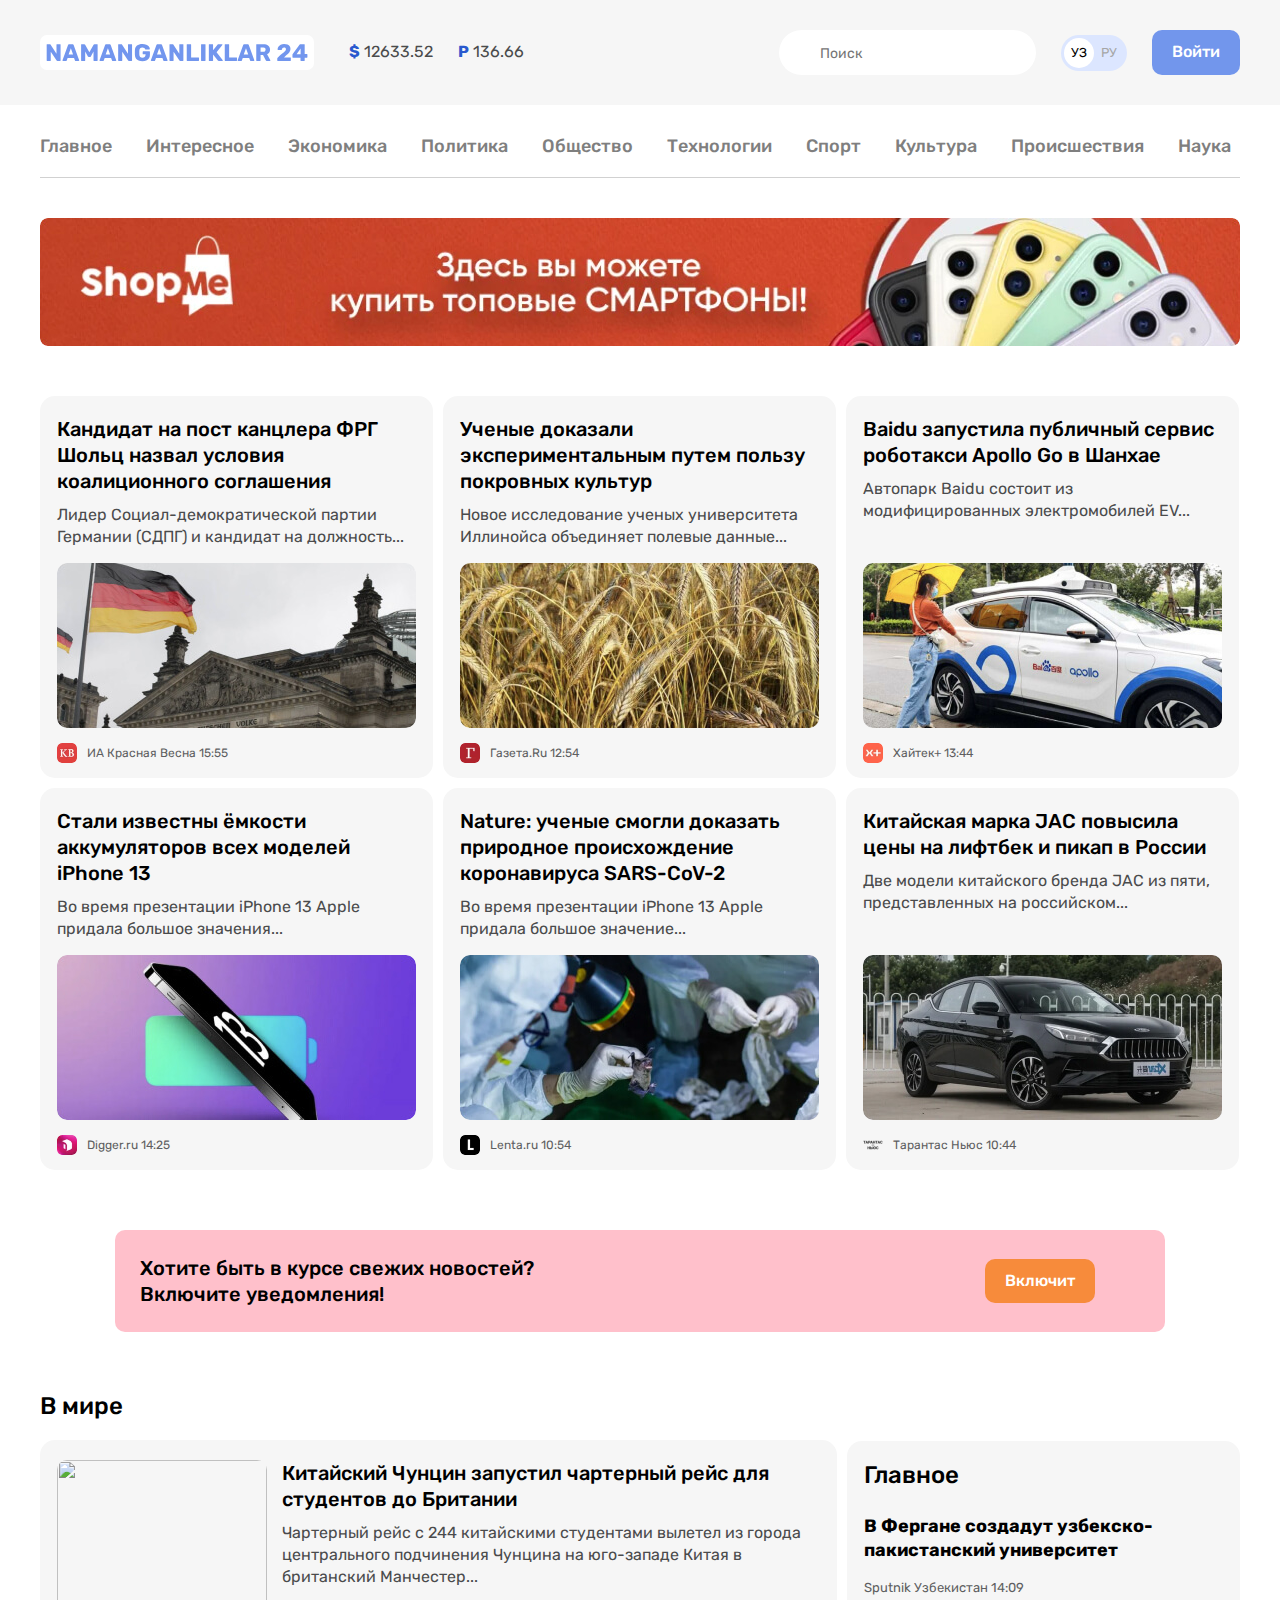
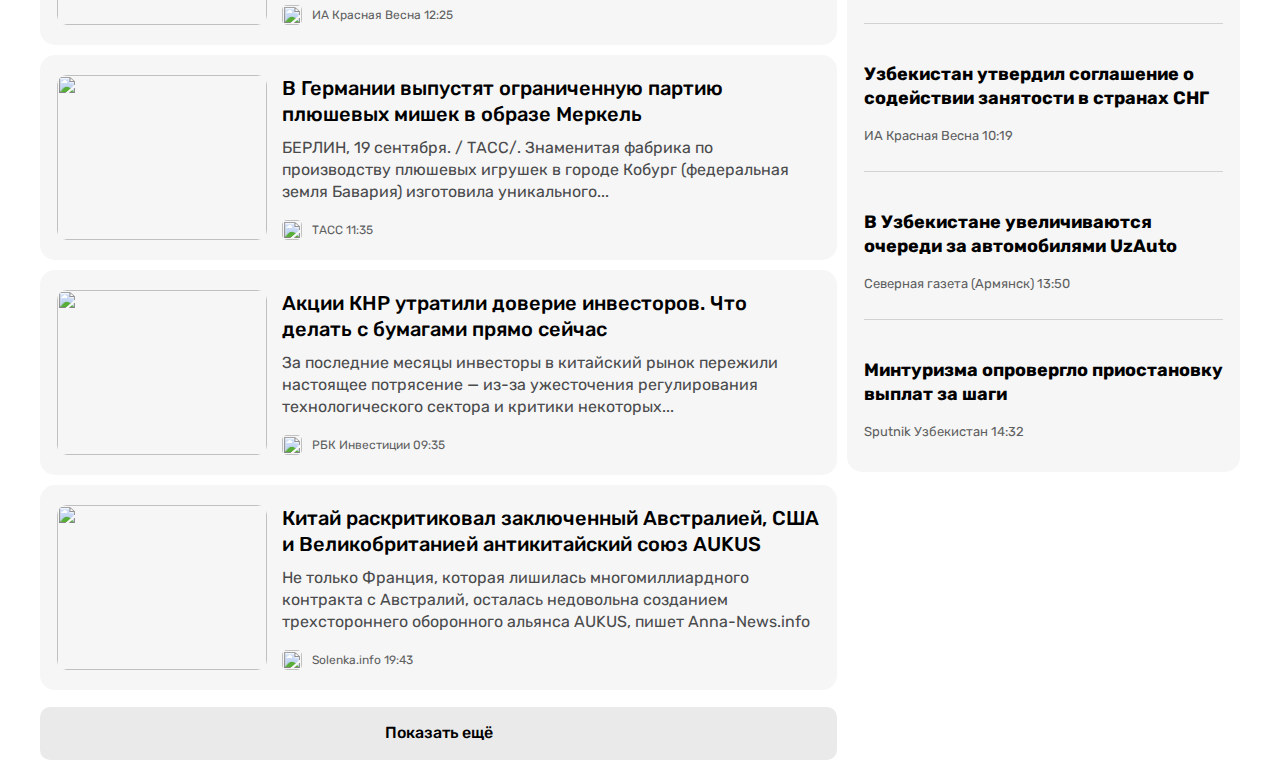
==== commit a7091562: ".article-card-horizontal padding corrected" ====
--- a/index.html
+++ b/index.html
@@ -222,8 +222,9 @@
                 <div class="notification-cta-text">Хотите быть в курсе свежих новостей? <br> Включите уведомления!
                 </div>
                 <button class="button button-orange" type="button">Включит</button>
-
             </section>
+
+            <!-- LAYOUT-2-1 -->
 
             <div class="layout-2-1">
                 <div class="layout-2-1-main">
--- a/css/styles.css
+++ b/css/styles.css
@@ -428,7 +428,7 @@
     background-color: #f6f6f6;
     display: flex;
     align-items: flex-start;
-    padding: 20px;
+    padding: 20px 17px 20px;
 }
 
 .article-card-horizontal-img {
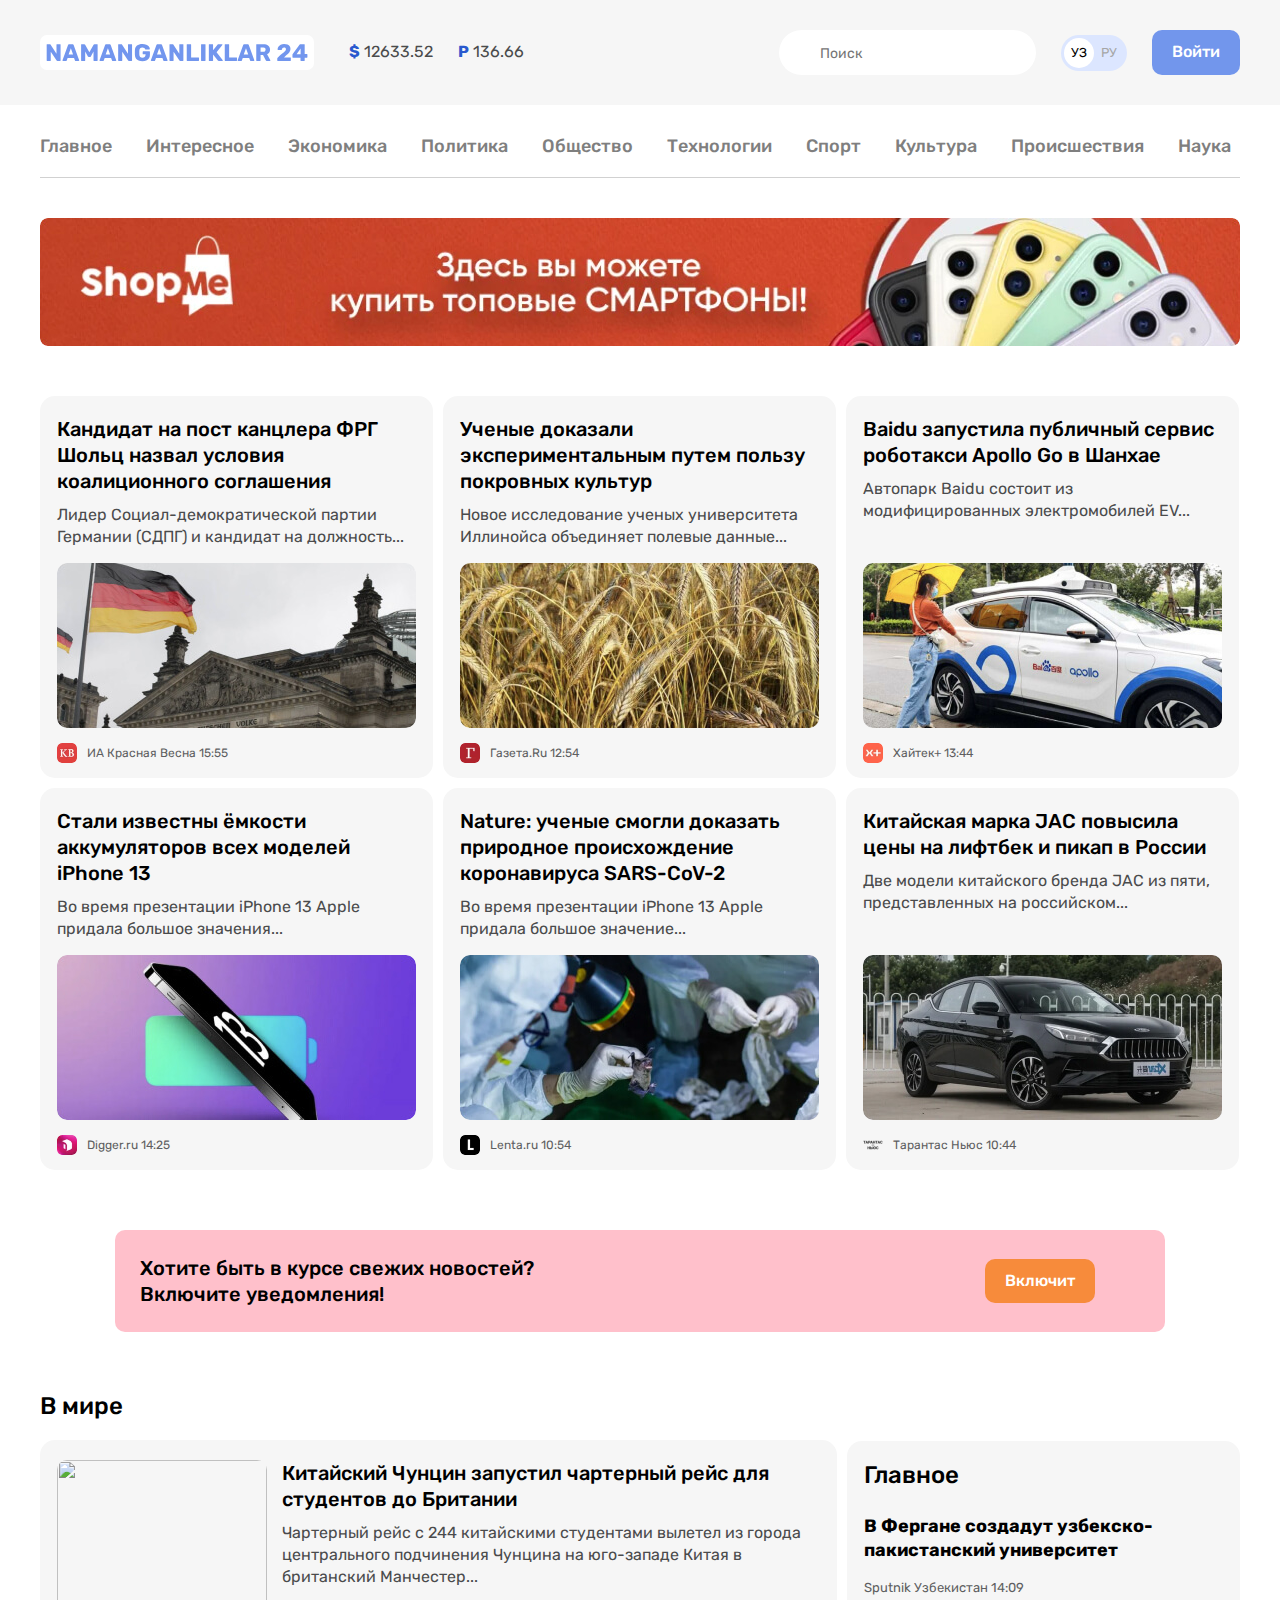
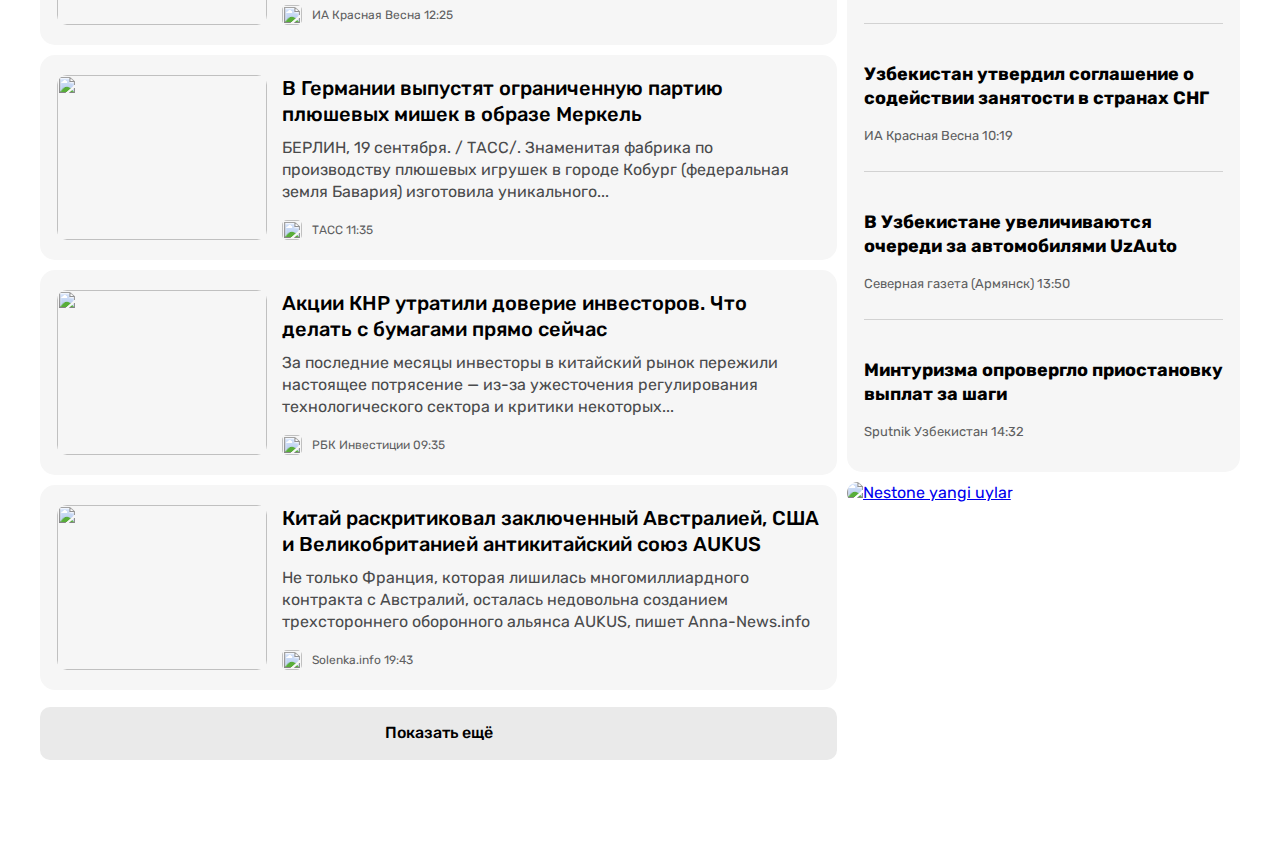
==== commit 50d084f8: "Add global-news and sidebar" ====
--- a/index.html
+++ b/index.html
@@ -338,59 +338,63 @@
                 </div>
 
                 <div class="layout-2-1-sidebar">
-                    <!-- SIDEBAR -->
-                    <div class="sidebar">
-                        <!-- Sidebar-news-card -->
-                        <section class="sidebar-news-card">
-                            <h2 class="sidebar-news-card-heading">Главное</h2>
-                            <ul class="sidebar-news-card-list">
-                                <li class="sidebar-news-card-item">
-                                    <h3 class="sidebar-news-card-title">
-                                        <a href="#" class="sidebar-news-card-link">В Фергане создадут
-                                            узбекско-пакистанский
-                                            университет</a>
-                                    </h3>
-                                    <div class="sidebar-news-card-source-time">
-                                        <span class="sidebar-news-card-source">Sputnik Узбекистан</span>
-                                        <time datetime="2021-09-27T19:43:00">14:09</time>
-                                    </div>
-                                </li>
-                                <li class="sidebar-news-card-item">
-                                    <h3 class="sidebar-news-card-title">
-                                        <a href="#" class="sidebar-news-card-link">Узбекистан утвердил соглашение о
-                                            содействии
-                                            занятости в странах СНГ</a>
-                                    </h3>
-                                    <div class="sidebar-news-card-source-time">
-                                        <span class="sidebar-news-card-source">ИА Красная Весна</span>
-                                        <time datetime="2021-09-27T19:43:00">10:19</time>
-                                    </div>
-                                </li>
-                                <li class="sidebar-news-card-item">
-                                    <h3 class="sidebar-news-card-title">
-                                        <a href="#" class="sidebar-news-card-link">В Узбекистане увеличиваются очереди
-                                            за
-                                            автомобилями UzAuto</a>
-                                    </h3>
-                                    <div class="sidebar-news-card-source-time">
-                                        <span class="sidebar-news-card-source">Северная газета (Армянск)</span>
-                                        <time datetime="2021-09-27T19:43:00">13:50</time>
-                                    </div>
-                                </li>
-                                <li class="sidebar-news-card-item">
-                                    <h3 class="sidebar-news-card-title">
-                                        <a href="#" class="sidebar-news-card-link">Минтуризма опровергло приостановку
-                                            выплат за
-                                            шаги</a>
-                                    </h3>
-                                    <div class="sidebar-news-card-source-time">
-                                        <span class="sidebar-news-card-source">Sputnik Узбекистан</span>
-                                        <time datetime="2021-09-27T19:43:00">14:32</time>
-                                    </div>
-                                </li>
-                            </ul>
-                        </section>
-                    </div>
+                    <!-- Sidebar-news-card -->
+                    <section class="layout-2-1-sidebar-item sidebar-news-card">
+                        <h2 class="sidebar-news-card-heading">Главное</h2>
+                        <ul class="sidebar-news-card-list">
+                            <li class="sidebar-news-card-item">
+                                <h3 class="sidebar-news-card-title">
+                                    <a href="#" class="sidebar-news-card-link">В Фергане создадут
+                                        узбекско-пакистанский
+                                        университет</a>
+                                </h3>
+                                <div class="sidebar-news-card-source-time">
+                                    <span class="sidebar-news-card-source">Sputnik Узбекистан</span>
+                                    <time datetime="2021-09-27T19:43:00">14:09</time>
+                                </div>
+                            </li>
+                            <li class="sidebar-news-card-item">
+                                <h3 class="sidebar-news-card-title">
+                                    <a href="#" class="sidebar-news-card-link">Узбекистан утвердил соглашение о
+                                        содействии
+                                        занятости в странах СНГ</a>
+                                </h3>
+                                <div class="sidebar-news-card-source-time">
+                                    <span class="sidebar-news-card-source">ИА Красная Весна</span>
+                                    <time datetime="2021-09-27T19:43:00">10:19</time>
+                                </div>
+                            </li>
+                            <li class="sidebar-news-card-item">
+                                <h3 class="sidebar-news-card-title">
+                                    <a href="#" class="sidebar-news-card-link">В Узбекистане увеличиваются очереди
+                                        за
+                                        автомобилями UzAuto</a>
+                                </h3>
+                                <div class="sidebar-news-card-source-time">
+                                    <span class="sidebar-news-card-source">Северная газета (Армянск)</span>
+                                    <time datetime="2021-09-27T19:43:00">13:50</time>
+                                </div>
+                            </li>
+                            <li class="sidebar-news-card-item">
+                                <h3 class="sidebar-news-card-title">
+                                    <a href="#" class="sidebar-news-card-link">Минтуризма опровергло приостановку
+                                        выплат за
+                                        шаги</a>
+                                </h3>
+                                <div class="sidebar-news-card-source-time">
+                                    <span class="sidebar-news-card-source">Sputnik Узбекистан</span>
+                                    <time datetime="2021-09-27T19:43:00">14:32</time>
+                                </div>
+                            </li>
+                        </ul>
+                    </section>
+                    <!-- Sidebar-ad -->
+                    <aside class="layout-2-1-sidebar-item sidebar-ad">
+                        <a href="https://www.nestone.uz" class="sidebar-ad-link" target="_blank">
+                            <img class="sidebar-add-img" src="https://placehold.co/393x338" alt="Nestone yangi uylar"
+                                width="393" height="338">
+                        </a>
+                    </aside>
                 </div>
             </div>
         </div>
--- a/css/styles.css
+++ b/css/styles.css
@@ -279,6 +279,7 @@
 .main-content {
     flex-grow: 1;
     padding-top: 50px;
+    padding-bottom: 100px;
 }
 
 
@@ -400,6 +401,10 @@
     margin-top: 49px;
 }
 
+.layout-2-1-sidebar-item {
+    margin-bottom: 10px;
+}
+
 /* GLOBAL NEWS */
 
 .global-news-heading {
@@ -428,7 +433,7 @@
     background-color: #f6f6f6;
     display: flex;
     align-items: flex-start;
-    padding: 20px 17px 20px;
+    padding: 20px 17px;
 }
 
 .article-card-horizontal-img {
@@ -567,4 +572,13 @@
     margin-bottom: 8px;
 }
 
-.sidebar-news-card-source {}+/* SIDEBAR-ADD */
+.sidebar-add-link {
+    display: flex;
+}
+.sidebar-add-img {
+    width: 393px;
+    height: 338px;
+    object-fit: cover;
+    border-radius: 15px;
+}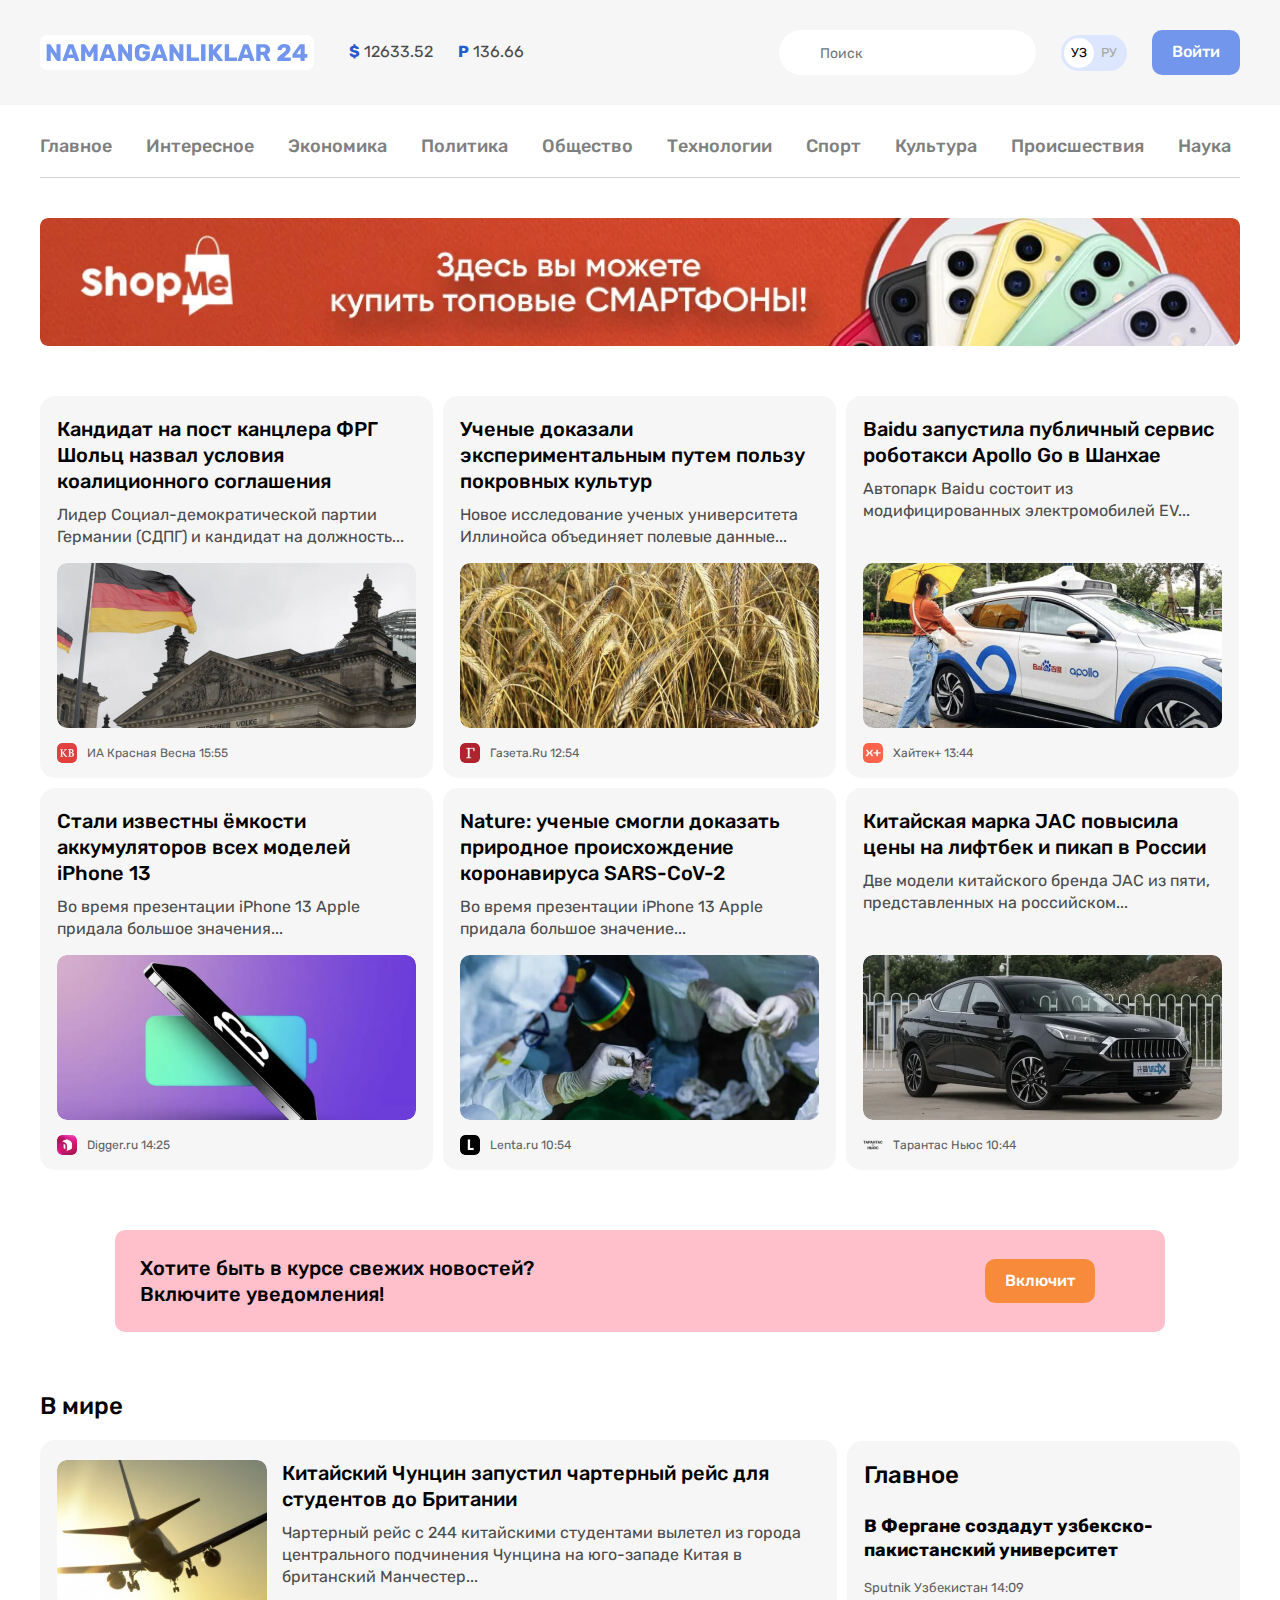
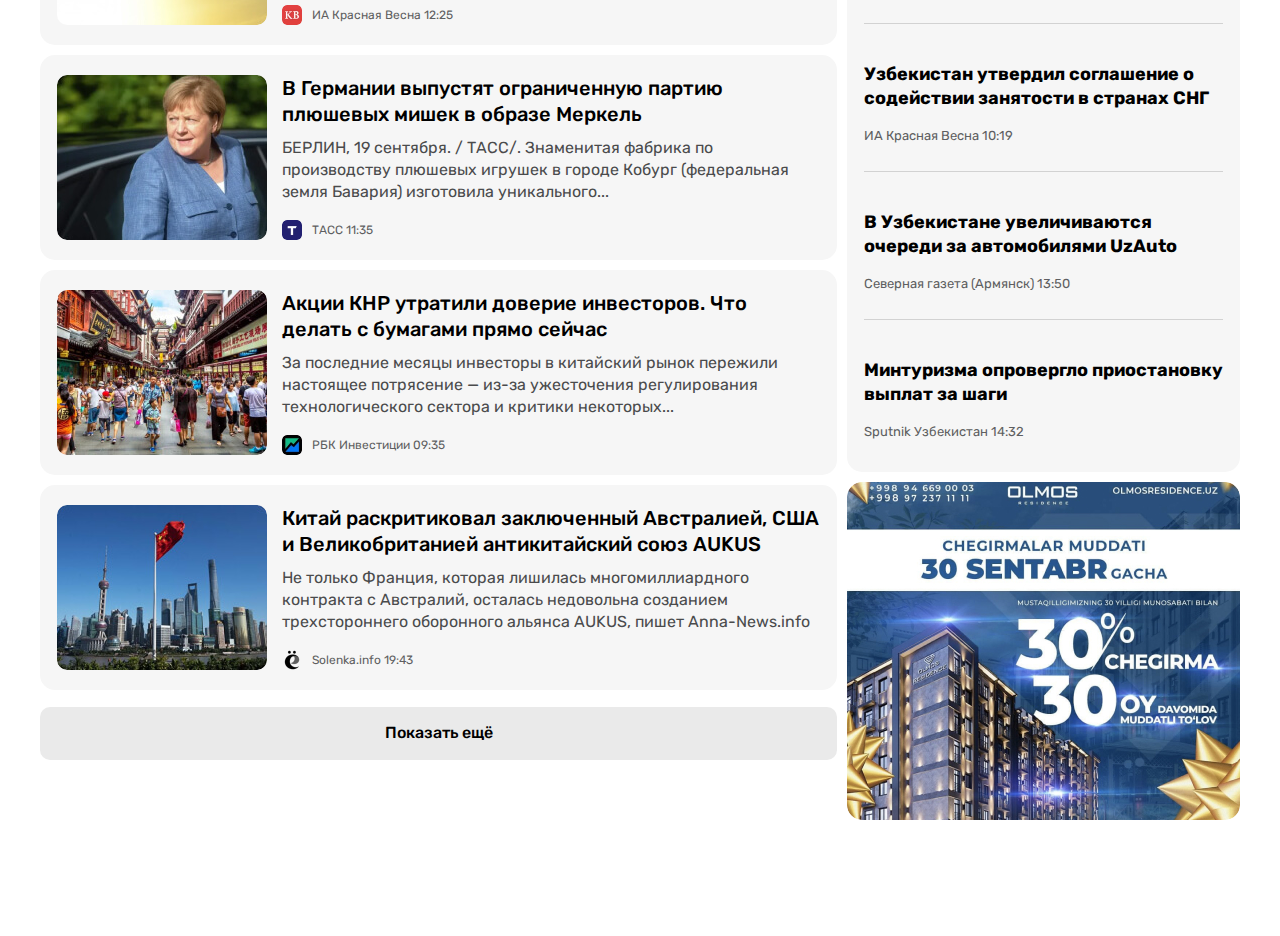
==== commit 867dff54: "Added images to global-news section" ====
--- a/index.html
+++ b/index.html
@@ -235,14 +235,13 @@
                         <div class="news-list">
                             <!-- News-list-items -->
                             <div class="news-list-item article-card-horizontal">
-                                <img class="article-card-horizontal-img" src="https://placehold.co/210x165" alt=""
-                                    width="210" height="165">
+                                <img class="article-card-horizontal-img" src="img/global_news/plane.jpg"
+                                    srcset="img/global_news/plane.jpg 1x, img/global_news/plane@2x.jpg 2x" alt="Китайский Чунцин запустил
+                                    чартерный рейс для студентов до Британии" width="210" height="165">
                                 <div class="article-card-horizontal-content">
                                     <h3 class="article-card-horizontal-title">
                                         <a class="article-card-horizontal-link" href="#">Китайский Чунцин запустил
-                                            чартерный
-                                            рейс для
-                                            студентов до Британии</a>
+                                            чартерный рейс для студентов до Британии</a>
                                     </h3>
                                     <div class="article-card-horizontal-text">Чартерный рейс с 244 китайскими студентами
                                         вылетел
@@ -251,7 +250,9 @@
                                     </div>
                                     <footer class="article-card-horizontal-footer">
                                         <img class="article-card-horizontal-source-icon"
-                                            src="https://placehold.co/20x20" alt="" width="20" height="20">
+                                            src="img/global_news/footer/vesna.png"
+                                            srcset="img/global_news/footer/vesna.png 1x, img/global_news/footer/vesna@2x.png 2x"
+                                            alt="" width="20" height="20">
                                         <div class="article-card-horizontal-source-time">
                                             <span class="article-card-horizontan-source">ИА Красная Весна</span>
                                             <time datetime="2021-09-27T12:25:00">12:25</time>
@@ -260,13 +261,14 @@
                                 </div>
                             </div>
                             <div class="news-list-item article-card-horizontal">
-                                <img class="article-card-horizontal-img" src="https://placehold.co/210x165" alt=""
+                                <img class="article-card-horizontal-img" src="img/global_news/merkel.jpg"
+                                    srcset="img/global_news/merkel.jpg 1x, img/global_news/merkel@2x.jpg 2x"
+                                    alt="В Германии выпустят ограниченную партию плюшевых мишек в образе Меркель"
                                     width="210" height="165">
                                 <div class="article-card-horizontal-content">
                                     <h3 class="article-card-horizontal-title">
                                         <a class="article-card-horizontal-link" href="#">В Германии выпустят
-                                            ограниченную партию
-                                            плюшевых мишек в образе Меркель</a>
+                                            ограниченную партию плюшевых мишек в образе Меркель</a>
                                     </h3>
                                     <div class="article-card-horizontal-text">БЕРЛИН, 19 сентября. / ТАСС/. Знаменитая
                                         фабрика
@@ -276,7 +278,9 @@
                                     </div>
                                     <footer class="article-card-horizontal-footer">
                                         <img class="article-card-horizontal-source-icon"
-                                            src="https://placehold.co/20x20" alt="" width="20" height="20">
+                                            src="img/global_news/footer/tarantas.png"
+                                            srcset="img/global_news/footer/tarantas.png 1x, img/global_news/footer/tarantas@2x.png 2x"
+                                            alt="" width="20" height="20">
                                         <div class="article-card-horizontal-source-time">
                                             <span class="article-card-horizontan-source">ТАСС</span>
                                             <time datetime="2021-09-27T11:35:00">11:35</time>
@@ -285,8 +289,11 @@
                                 </div>
                             </div>
                             <div class="news-list-item article-card-horizontal">
-                                <img class="article-card-horizontal-img" src="https://placehold.co/210x165" alt=""
-                                    width="210" height="165">
+                                <img class="article-card-horizontal-img" src="img/global_news/china_promo.jpg"
+                                    srcset="img/global_news/china_promo.jpg 1x, img/global_news/china_promo@2x.jpg 2x"
+                                    alt="Акции КНР утратили доверие
+                                    инвесторов.
+                                    Что делать с бумагами прямо сейчас" width="210" height="165">
                                 <div class="article-card-horizontal-content">
                                     <h3 class="article-card-horizontal-title">
                                         <a class="article-card-horizontal-link" href="#">Акции КНР утратили доверие
@@ -301,7 +308,9 @@
                                     </div>
                                     <footer class="article-card-horizontal-footer">
                                         <img class="article-card-horizontal-source-icon"
-                                            src="https://placehold.co/20x20" alt="" width="20" height="20">
+                                            src="img/global_news/footer/rbk.png"
+                                            srcset="img/global_news/footer/rbk.png 1x, img/global_news/footer/rbk@2x.png 2x"
+                                            alt="" width="20" height="20">
                                         <div class="article-card-horizontal-source-time">
                                             <span class="article-card-horizontan-source">РБК Инвестиции</span>
                                             <time datetime="2021-09-27T09:35:00">09:35</time>
@@ -310,8 +319,10 @@
                                 </div>
                             </div>
                             <div class="news-list-item article-card-horizontal">
-                                <img class="article-card-horizontal-img" src="https://placehold.co/210x165" alt=""
-                                    width="210" height="165">
+                                <img class="article-card-horizontal-img" src="img/global_news/chinese-flag.jpg"
+                                    srcset="img/global_news/chinese-flag.jpg 1x, img/global_news/chinese-flag@2x.jpg 2x"
+                                    alt="Китай раскритиковал заключенный
+                                Австралией, США и Великобританией антикитайский союз AUKUS" width="210" height="165">
                                 <div class="article-card-horizontal-content">
                                     <h3 class="article-card-horizontal-title">
                                         <a class="article-card-horizontal-link" href="#">Китай раскритиковал заключенный
@@ -324,7 +335,9 @@
                                     </div>
                                     <footer class="article-card-horizontal-footer">
                                         <img class="article-card-horizontal-source-icon"
-                                            src="https://placehold.co/20x20" alt="" width="20" height="20">
+                                            src="img/global_news/footer/solenka.png"
+                                            srcset="img/global_news/footer/solenka.png 1x, img/global_news/footer/solenka@2x.png 2x"
+                                            alt="" width="20" height="20">
                                         <div class="article-card-horizontal-source-time">
                                             <span class="article-card-horizontan-source">Solenka.info</span>
                                             <time datetime="2021-09-27T19:43:00">19:43</time>
@@ -391,7 +404,7 @@
                     <!-- Sidebar-ad -->
                     <aside class="layout-2-1-sidebar-item sidebar-ad">
                         <a href="https://www.nestone.uz" class="sidebar-ad-link" target="_blank">
-                            <img class="sidebar-add-img" src="https://placehold.co/393x338" alt="Nestone yangi uylar"
+                            <img class="sidebar-add-img" src="img/aside/olmos.jpg" srcset="img/aside/olmos.jpg 1x, img/aside/olmos@2x.jpg 2x" alt="Olmos yangi uylar"
                                 width="393" height="338">
                         </a>
                     </aside>
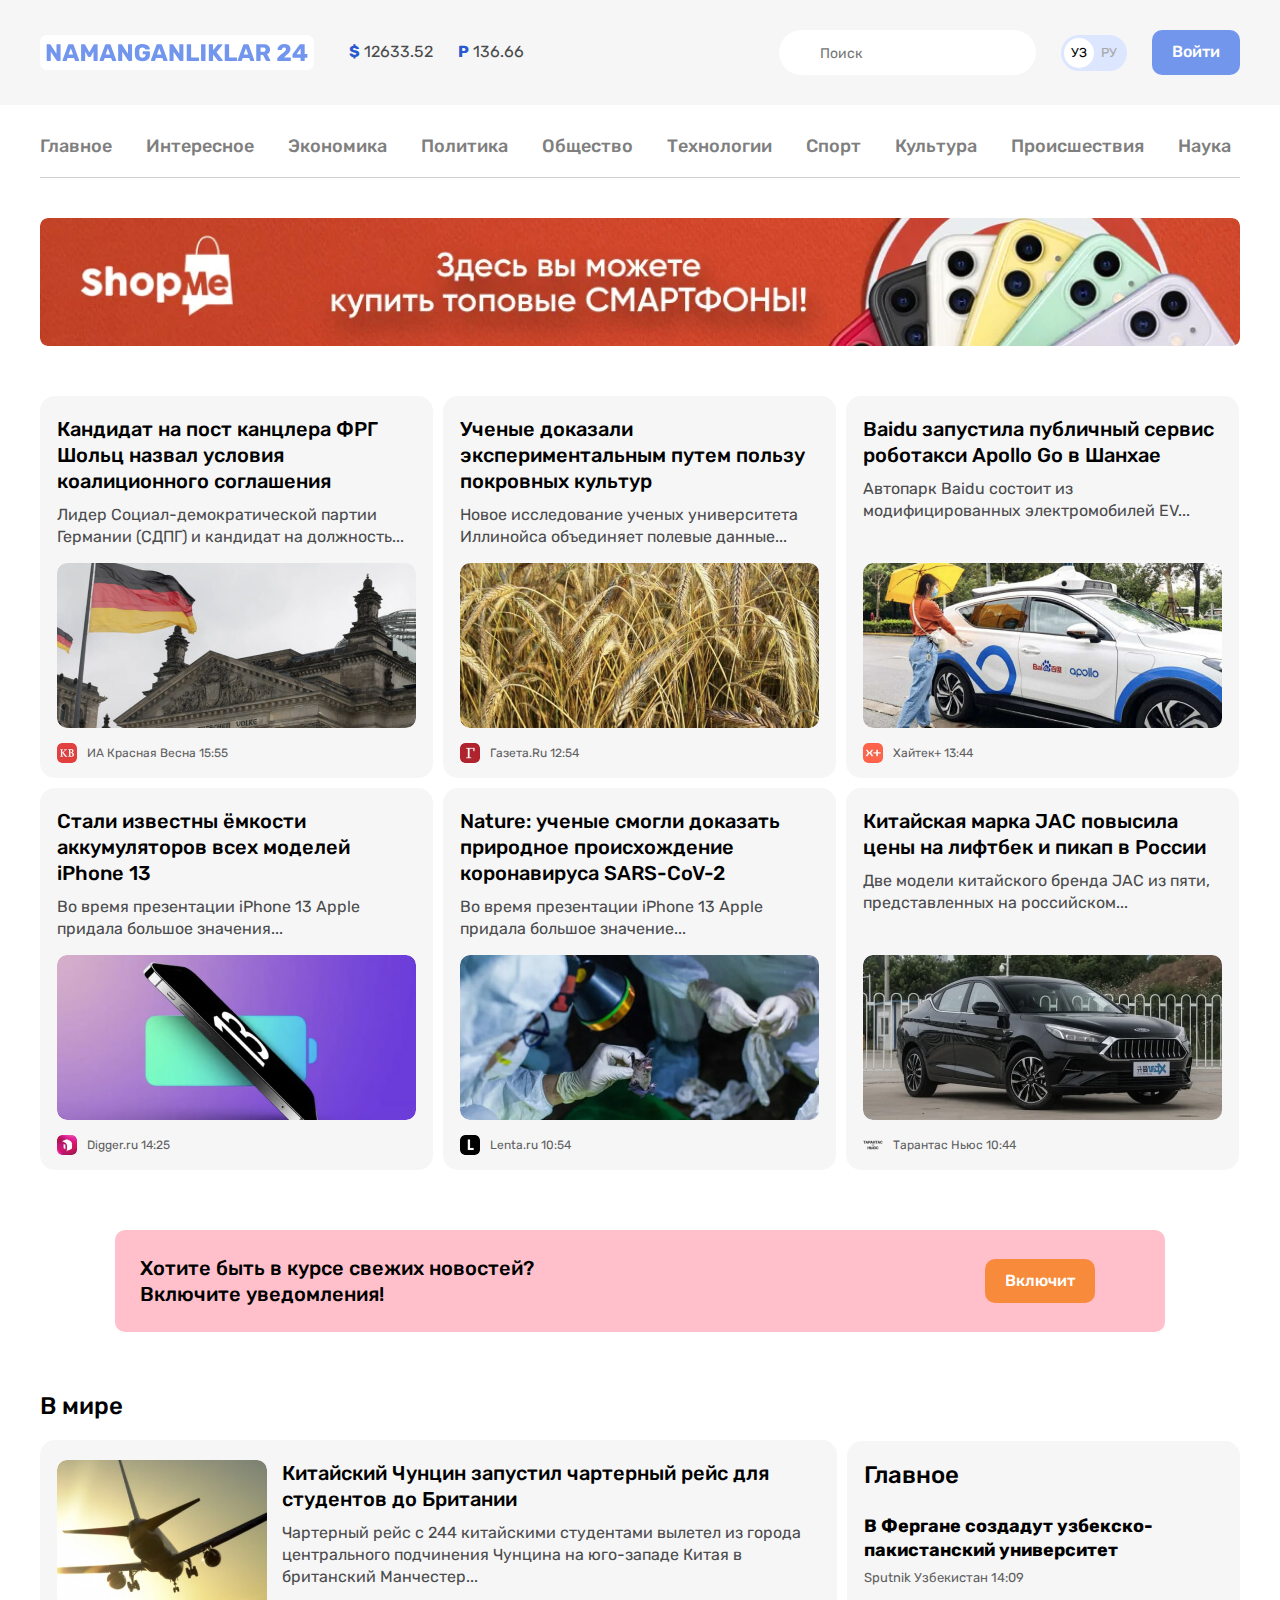
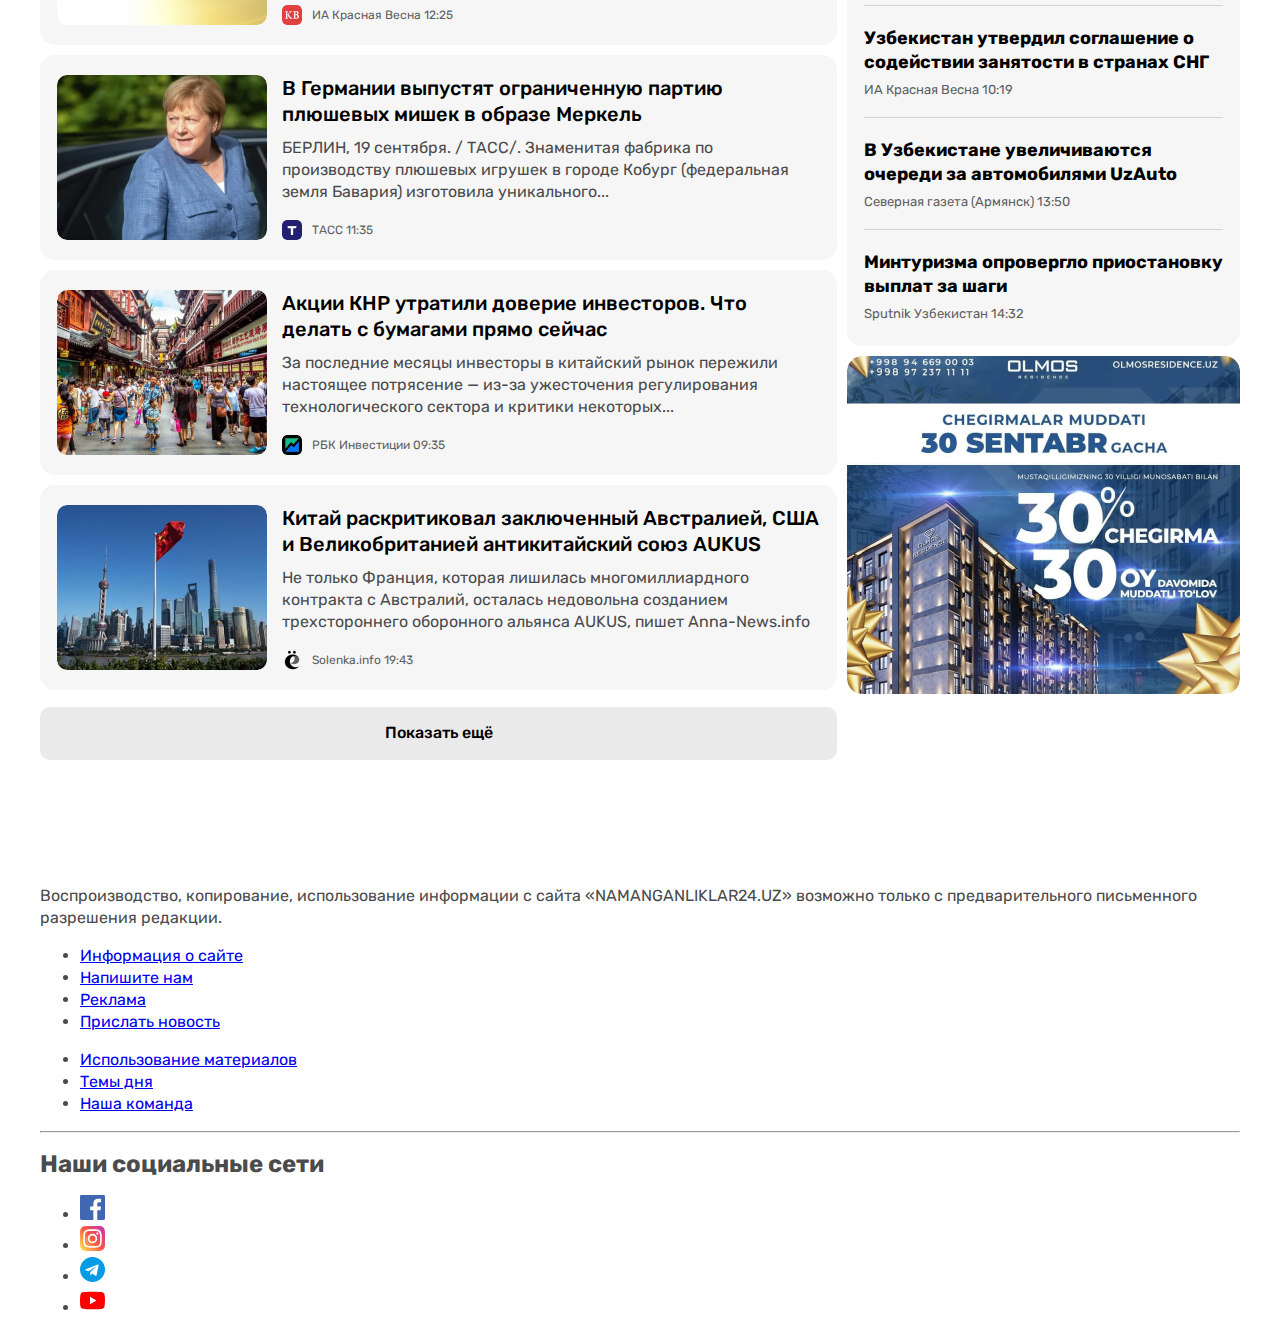
==== commit 699b729b: "Added site-footer section and elements" ====
--- a/index.html
+++ b/index.html
@@ -404,7 +404,8 @@
                     <!-- Sidebar-ad -->
                     <aside class="layout-2-1-sidebar-item sidebar-ad">
                         <a href="https://www.nestone.uz" class="sidebar-ad-link" target="_blank">
-                            <img class="sidebar-add-img" src="img/aside/olmos.jpg" srcset="img/aside/olmos.jpg 1x, img/aside/olmos@2x.jpg 2x" alt="Olmos yangi uylar"
+                            <img class="sidebar-add-img" src="img/aside/olmos.jpg"
+                                srcset="img/aside/olmos.jpg 1x, img/aside/olmos@2x.jpg 2x" alt="Olmos yangi uylar"
                                 width="393" height="338">
                         </a>
                     </aside>
@@ -412,6 +413,66 @@
             </div>
         </div>
     </main>
+
+    <!-- SITE-FOOTER -->
+    <footer class="site-footer">
+        <div class="container">
+            <div class="site-footer-logo-wrapper">
+                <a href="index.html" class="site-footer-logo">
+                    <img class="site-footer-logo-img" src="img/logo-white.svg" alt="N24 sayti logosi" width="264"
+                        height="28">
+                </a>
+            </div>
+            <div class="site-footer-about-links">
+                <div class="site-footer-about">
+                    Воспроизводство, копирование, использование информации с сайта «NAMANGANLIKLAR24.UZ» возможно только
+                    с предварительного письменного разрешения редакции.
+                </div>
+                <div class="site-footer-links-wrapper">
+                    <ul class="site-footer-links">
+                        <li class="site-footer-links-item"><a href="#" class="site-footer-link">Информация о сайте</a>
+                        </li>
+                        <li class="site-footer-links-item"><a class="site-footer-link" href="#">Напишите нам</a></li>
+                        <li class="site-footer-links-item"><a class="site-footer-link" href="#">Реклама</a></li>
+                        <li class="site-footer-links-item"><a class="site-footer-link" href="#">Прислать новость</a>
+                        </li>
+                    </ul>
+
+                    <ul class="site-footer-links">
+                        <li class="site-footer-links-item"><a href="#" class="site-footer-link">Использование
+                                материалов</a>
+                        </li>
+                        <li class="site-footer-links-item"><a class="site-footer-link" href="#">Темы дня</a></li>
+                        <li class="site-footer-links-item"><a class="site-footer-link" href="#">Наша команда
+                            </a></li>
+                    </ul>
+                </div>
+            </div>
+            <!-- divider -->
+            <hr class="site-footer-divider">
+            <div class="site-footer-socials">
+                <h2 class="site-footer-heading">Наши социальные сети</h2>
+                <ul class="site-footer-socials-list">
+                    <li class="site-footer-socials-list-item"><a href="#" class="site-footer-socials-link" target="_blank">
+                            <img class="site-footer-socials-img" src="img/site-footer/icon-facebook.svg" width="25"
+                                height="25" alt="Facebook sahifasi">
+                        </a></li>
+                    <li class="site-footer-socials-list-item"><a href="#" class="site-footer-socials-link" target="_blank">
+                            <img class="site-footer-socials-img" src="img/site-footer/icon-instagram.svg" width="25"
+                                height="25" alt="Instagram sahifasi">
+                        </a></li>
+                    <li class="site-footer-socials-list-item"><a href="#" class="site-footer-socials-link" target="_blank">
+                            <img class="site-footer-socials-img" src="img/site-footer/icon-telegram.svg" width="25"
+                                height="25" alt="Telegram sahifasi">
+                        </a></li>
+                    <li class="site-footer-socials-list-item"><a href="#" class="site-footer-socials-link" target="_blank">
+                            <img class="site-footer-socials-img" src="img/site-footer/icon-youtube.svg" width="25"
+                                height="25" alt="Youtube sahifasi">
+                        </a></li>
+                </ul>
+            </div>
+        </div>
+    </footer>
 </body>
 
 </html>--- a/css/styles.css
+++ b/css/styles.css
@@ -546,6 +546,8 @@
 .sidebar-news-card-title {
     font-size: 18px;
     line-height: 24px;
+    margin-top: 0;
+    margin-bottom: 8px;
 }
 
 .sidebar-news-card-link {
@@ -569,7 +571,7 @@
     line-height: normal;
     color: #5e5f61;
     margin-top: 0;
-    margin-bottom: 8px;
+    /* margin-bottom: 8px; */
 }
 
 /* SIDEBAR-ADD */
